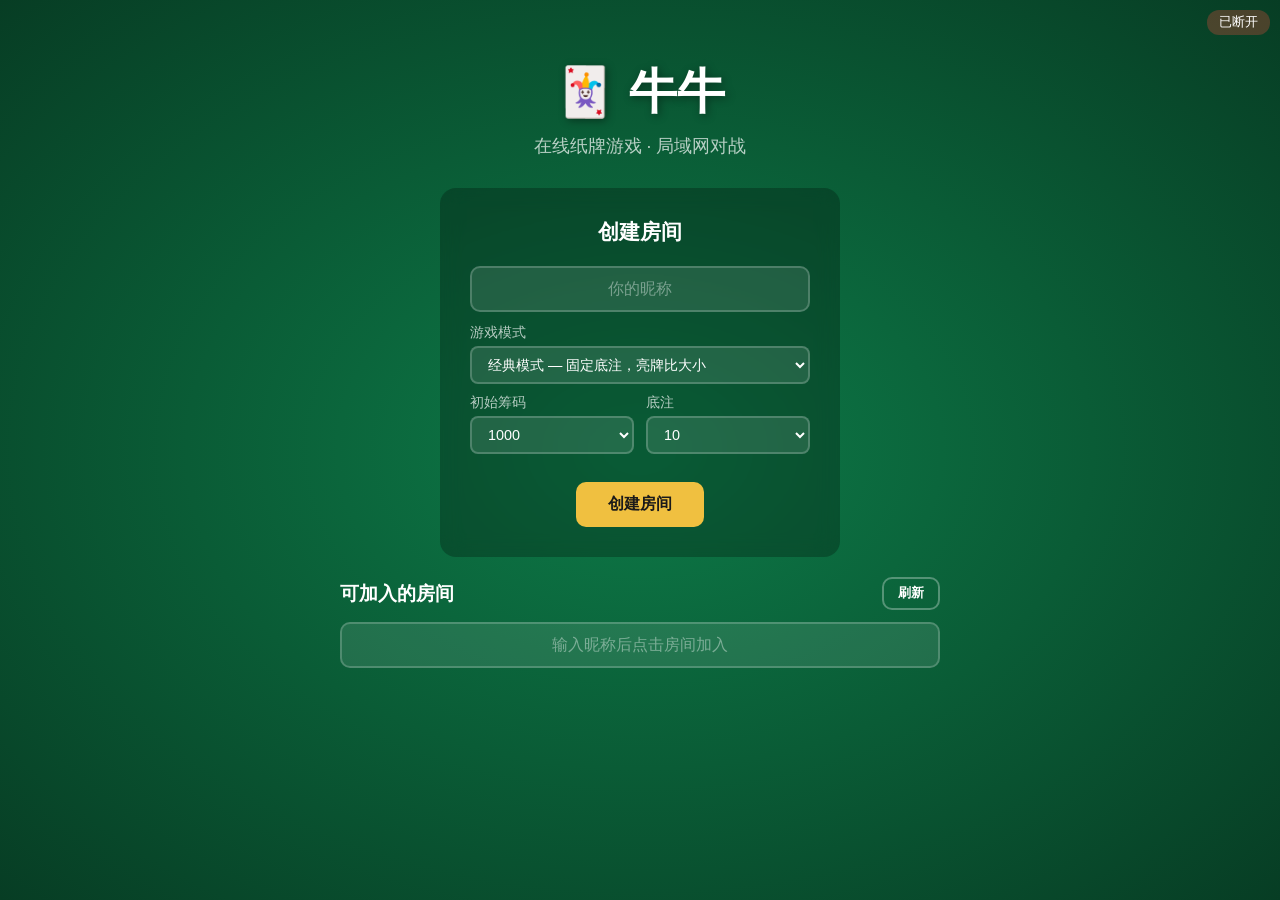
==== static/index.html @ 0a602ee8 "feat: 玩家大厅自动列出房间列表，管理员密码改为 admin - 新增 GET /api/rooms 接口，返回所有可加入的房间 - 玩家大厅改为展示房间列表，点击即可加入 - 房间列表每 3 秒" ====
<!DOCTYPE html>
<html lang="zh-CN">
<head>
<meta charset="UTF-8">
<meta name="viewport" content="width=device-width, initial-scale=1.0, maximum-scale=1.0, user-scalable=no">
<title>牛牛 - 在线纸牌游戏</title>
<style>
* { margin: 0; padding: 0; box-sizing: border-box; }
body {
  font-family: -apple-system, "Microsoft YaHei", sans-serif;
  background: #0a5c36;
  background-image: radial-gradient(ellipse at center, #0d7a48 0%, #0a5c36 50%, #073d24 100%);
  color: #fff;
  min-height: 100vh;
}
.container { max-width: 900px; margin: 0 auto; padding: 20px; }

/* ---- 大厅 ---- */
#lobby { text-align: center; padding-top: 60px; }
#lobby h1 { font-size: 3em; margin-bottom: 10px; text-shadow: 2px 2px 8px rgba(0,0,0,.4); }
#lobby .subtitle { opacity: .7; margin-bottom: 30px; font-size: 1.1em; }
.lobby-card {
  background: rgba(0,0,0,.25); border-radius: 16px; padding: 30px;
  max-width: 400px; margin: 0 auto 20px; backdrop-filter: blur(10px);
}
.lobby-card h2 { margin-bottom: 20px; font-size: 1.3em; }
input[type="text"] {
  width: 100%; padding: 12px 16px; border: 2px solid rgba(255,255,255,.2);
  border-radius: 10px; background: rgba(255,255,255,.1); color: #fff;
  font-size: 1em; outline: none; margin-bottom: 12px; text-align: center;
}
input[type="text"]::placeholder { color: rgba(255,255,255,.4); }
input[type="text"]:focus { border-color: #f0c040; }
.btn {
  padding: 12px 32px; border: none; border-radius: 10px; font-size: 1em;
  cursor: pointer; font-weight: bold; transition: all .2s;
}
.btn-gold { background: #f0c040; color: #1a1a1a; }
.btn-gold:hover { background: #ffd666; transform: translateY(-1px); }
.btn-green { background: #2ecc71; color: #fff; }
.btn-green:hover { background: #27ae60; }
.btn-red { background: #e74c3c; color: #fff; }
.btn-red:hover { background: #c0392b; }
.btn-outline {
  background: transparent; border: 2px solid rgba(255,255,255,.3); color: #fff;
}
.btn-outline:hover { border-color: #fff; }
.error { color: #ff6b6b; margin-top: 10px; font-size: .9em; }

/* ---- 设置 ---- */
.settings-group { margin-bottom: 10px; text-align: left; }
.settings-group label { display: block; font-size: .85em; opacity: .7; margin-bottom: 4px; }
.settings-group select {
  width: 100%; padding: 8px 12px; border: 2px solid rgba(255,255,255,.2);
  border-radius: 8px; background: rgba(255,255,255,.1); color: #fff;
  font-size: .9em; outline: none;
}
.settings-group select option { background: #1a3a2e; color: #fff; }
.settings-row { display: flex; gap: 12px; }
.settings-row .settings-group { flex: 1; }
.room-settings {
  display: flex; gap: 15px; justify-content: center; flex-wrap: wrap;
  margin: 10px 0; font-size: .9em;
}
.room-settings .setting-tag {
  background: rgba(240,192,64,.2); padding: 4px 12px; border-radius: 12px;
}

/* ---- 游戏布局 ---- */
.game-main { display: flex; gap: 15px; }
.game-left { flex: 1; min-width: 0; }

/* ---- 筹码 ---- */
.chip-display { font-size: .85em; color: #f0c040; margin-top: 2px; }
.chip-change { font-size: .8em; margin-top: 2px; }
.chip-change.win { color: #2ecc71; }
.chip-change.lose { color: #e74c3c; }
.pot-info {
  background: rgba(240,192,64,.15); padding: 4px 14px; border-radius: 12px;
  font-size: .9em; color: #f0c040; font-weight: bold;
}

/* ---- 下注按钮 ---- */
.bet-btns { display: flex; gap: 8px; justify-content: center; flex-wrap: wrap; }
.bet-btns .btn { font-size: .9em; padding: 10px 20px; }
.bet-amount-input {
  width: 80px; padding: 8px; border: 2px solid rgba(255,255,255,.2);
  border-radius: 8px; background: rgba(255,255,255,.1); color: #fff;
  font-size: .9em; text-align: center; outline: none;
}
.bet-timer {
  text-align: center; font-size: 1.2em; color: #f0c040;
  margin-bottom: 8px; font-weight: bold;
}

/* ---- 聊天 ---- */
.chat-panel {
  width: 240px; background: rgba(0,0,0,.3); border-radius: 12px;
  display: flex; flex-direction: column; max-height: 500px;
}
.chat-header {
  padding: 10px 14px; font-weight: bold; font-size: .9em;
  border-bottom: 1px solid rgba(255,255,255,.1);
}
.chat-messages {
  flex: 1; overflow-y: auto; padding: 8px 12px;
  display: flex; flex-direction: column; gap: 6px;
  min-height: 200px; max-height: 360px;
}
.chat-msg { font-size: .85em; line-height: 1.4; }
.chat-msg .msg-name { color: #f0c040; font-weight: bold; }
.chat-msg .msg-time { opacity: .4; font-size: .8em; margin-left: 4px; }
.chat-input {
  display: flex; gap: 6px; padding: 8px 12px;
  border-top: 1px solid rgba(255,255,255,.1);
}
.chat-input input {
  flex: 1; padding: 6px 10px; border: 1px solid rgba(255,255,255,.2);
  border-radius: 8px; background: rgba(255,255,255,.1); color: #fff;
  font-size: .85em; outline: none;
}
.chat-input .btn { padding: 6px 14px; font-size: .85em; }

/* ---- 弃牌标记 ---- */
.player-box.folded { opacity: .4; }
.player-box.folded::after {
  content: "已弃牌"; position: absolute; top: 50%; left: 50%;
  transform: translate(-50%, -50%); font-size: 1.2em; font-weight: bold;
  color: #e74c3c;
}
.player-box { position: relative; }

/* ---- 等待室 ---- */
#waiting { text-align: center; padding-top: 40px; }
#waiting .room-code {
  font-size: 2.5em; font-weight: bold; letter-spacing: 6px;
  background: rgba(0,0,0,.3); padding: 15px 30px; border-radius: 12px;
  display: inline-block; margin: 15px 0;
  cursor: pointer; transition: background .2s;
}
#waiting .room-code:hover { background: rgba(0,0,0,.4); }
.player-list {
  display: flex; flex-wrap: wrap; gap: 10px; justify-content: center;
  margin: 20px 0;
}
.player-tag {
  background: rgba(255,255,255,.15); padding: 8px 18px; border-radius: 20px;
  font-size: .95em;
}
.player-tag.host::after { content: " 👑"; }
.start-area { margin-top: 20px; }
.start-area .hint { opacity: .5; font-size: .85em; margin-top: 10px; }
.admin-link { margin-top: 12px; padding: 10px; background: rgba(0,0,0,.2); border-radius: 8px; }

/* ---- 游戏 ---- */
#game { padding-top: 10px; }
.game-header {
  display: flex; justify-content: space-between; align-items: center;
  padding: 10px 0; margin-bottom: 10px; flex-wrap: wrap; gap: 8px;
}
.game-header .round { font-size: 1.2em; font-weight: bold; }
.game-header .room-info { opacity: .6; font-size: .9em; }

.players-grid {
  display: grid;
  grid-template-columns: repeat(auto-fill, minmax(180px, 1fr));
  gap: 12px; margin-bottom: 20px;
}
.player-box {
  background: rgba(0,0,0,.3); border-radius: 12px; padding: 12px;
  text-align: center; border: 2px solid transparent; transition: all .3s;
}
.player-box.me { border-color: #f0c040; }
.player-box.confirmed { border-color: #2ecc71; }
.player-box .player-name { font-weight: bold; margin-bottom: 8px; font-size: .9em; }
.player-box .player-name .crown { font-size: .8em; }
.player-box .hand-cards {
  display: flex; gap: 3px; justify-content: center; flex-wrap: wrap;
  margin-bottom: 6px; min-height: 60px; align-items: center;
}
.player-box .result-text {
  font-size: 1em; font-weight: bold; min-height: 1.4em;
}
.player-box .score-badge {
  display: inline-block; padding: 2px 10px; border-radius: 10px;
  font-size: .8em; margin-top: 4px;
}

/* ---- 卡牌 ---- */
.card {
  width: 46px; height: 66px; border-radius: 6px;
  background: #fff; color: #333;
  display: flex; flex-direction: column; align-items: center; justify-content: center;
  font-weight: bold; box-shadow: 1px 2px 4px rgba(0,0,0,.3);
  transition: transform .3s, opacity .3s; position: relative;
}
.card .card-rank { font-size: 1em; line-height: 1; }
.card .card-suit { font-size: .8em; line-height: 1; margin-top: 1px; }
.card.red { color: #e74c3c; }
.card.black { color: #1a1a1a; }
.card.back {
  background: linear-gradient(135deg, #1a3a6e, #2a5aae);
  color: rgba(255,255,255,.3); font-size: 1.5em;
}

/* 我的手牌（大卡） */
.my-hand {
  display: flex; gap: 8px; justify-content: center; margin: 15px 0;
}
.my-hand .card {
  width: 65px; height: 94px; font-size: 1.1em;
}
.my-hand .card .card-rank { font-size: 1.4em; }
.my-hand .card .card-suit { font-size: 1.1em; }

/* 操作区 */
.action-area { text-align: center; margin: 20px 0; }
.action-area .btn { margin: 0 6px; }
.my-result {
  text-align: center; font-size: 1.2em; font-weight: bold;
  margin: 15px 0; min-height: 1.5em;
}

/* ---- 结果 ---- */
#results {
  background: rgba(0,0,0,.35); border-radius: 16px; padding: 20px;
  margin-top: 15px; max-height: 300px; overflow-y: auto;
}
#results h3 { margin-bottom: 15px; text-align: center; }
.rank-row {
  display: flex; align-items: center; padding: 8px 12px;
  border-radius: 8px; margin-bottom: 6px;
}
.rank-row:nth-child(1) { background: rgba(240,192,64,.2); }
.rank-row:nth-child(2) { background: rgba(192,192,192,.15); }
.rank-row:nth-child(3) { background: rgba(205,127,50,.15); }
.rank-row .rank-num { font-size: 1.4em; width: 40px; text-align: center; }
.rank-row .rank-name { flex: 1; font-weight: bold; }
.rank-row .rank-hand { opacity: .8; font-size: .9em; }

/* Toast */
.toast {
  position: fixed; bottom: 30px; left: 50%; transform: translateX(-50%);
  background: rgba(0,0,0,.8); color: #fff; padding: 12px 24px;
  border-radius: 10px; font-size: .95em; z-index: 1000;
  animation: fadeInUp .3s ease;
}
@keyframes fadeInUp { from { opacity: 0; transform: translateX(-50%) translateY(10px); } }

/* 连接状态 */
.conn-status {
  position: fixed; top: 10px; right: 10px; font-size: .8em;
  padding: 4px 12px; border-radius: 12px; z-index: 100;
}
.conn-status.connected { background: rgba(46,204,113,.3); }
.conn-status.disconnected { background: rgba(231,76,60,.3); }

/* ---- 房间列表 ---- */
.room-list-section {
  max-width: 600px; margin: 0 auto;
}
.room-list-header {
  display: flex; justify-content: space-between; align-items: center;
  margin-bottom: 12px;
}
.room-list-header h2 { font-size: 1.2em; }
.btn-sm { padding: 6px 14px; font-size: .8em; }
.join-name-bar { margin-bottom: 14px; }
.join-name-bar input {
  width: 100%; padding: 12px 16px; border: 2px solid rgba(255,255,255,.2);
  border-radius: 10px; background: rgba(255,255,255,.1); color: #fff;
  font-size: 1em; outline: none; text-align: center;
}
.join-name-bar input::placeholder { color: rgba(255,255,255,.4); }
.join-name-bar input:focus { border-color: #2ecc71; }
.room-list-grid {
  display: flex; flex-direction: column; gap: 10px;
}
.room-list-card {
  background: rgba(0,0,0,.25); border-radius: 14px; padding: 16px 18px;
  cursor: pointer; transition: all .2s; border: 2px solid transparent;
  backdrop-filter: blur(10px);
}
.room-list-card:hover {
  border-color: rgba(46,204,113,.5); background: rgba(0,0,0,.35);
  transform: translateY(-1px);
}
.room-list-card .rlc-top { display: flex; justify-content: space-between; align-items: center; margin-bottom: 6px; }
.room-list-card .rlc-host { font-weight: bold; font-size: 1em; }
.room-list-card .rlc-badge { padding: 3px 10px; border-radius: 8px; font-size: .75em; font-weight: bold; }
.rlc-badge.classic { background: rgba(52,152,219,.2); color: #3498db; }
.rlc-badge.raise { background: rgba(241,196,15,.2); color: #f1c40f; }
.rlc-badge.tournament { background: rgba(155,89,182,.2); color: #9b59b6; }
.room-list-card .rlc-info { font-size: .8em; opacity: .6; }
.room-list-card .rlc-players { display: flex; gap: 6px; flex-wrap: wrap; margin-top: 8px; }
.room-list-card .rlc-tag {
  background: rgba(255,255,255,.1); padding: 2px 10px; border-radius: 10px; font-size: .8em;
}
.empty-state { text-align: center; padding: 30px; opacity: .4; font-size: .95em; }

/* ---- 移动端适配 ---- */
@media (max-width: 768px) {
  #lobby h1 { font-size: 2em; }
  .lobby-card { padding: 20px; margin-left: 10px; margin-right: 10px; }
  .room-list-section { padding: 0 10px; }
  #waiting .room-code { font-size: 1.8em; letter-spacing: 4px; padding: 12px 20px; }
  .game-main { flex-direction: column; }
  .chat-panel { width: 100%; max-height: 250px; }
  .chat-messages { min-height: 100px; max-height: 150px; }
  .players-grid { grid-template-columns: repeat(auto-fill, minmax(150px, 1fr)); gap: 8px; }
  .card { width: 40px; height: 58px; }
  .card .card-rank { font-size: .85em; }
  .card .card-suit { font-size: .7em; }
  .my-hand .card { width: 55px; height: 80px; }
  .my-hand .card .card-rank { font-size: 1.2em; }
  .my-hand .card .card-suit { font-size: .9em; }
  .bet-btns .btn { padding: 8px 14px; font-size: .8em; }
  .bet-amount-input { width: 60px; padding: 6px; font-size: .8em; }
  .game-header { font-size: .85em; }
  .game-header .round { font-size: 1em; }
}

@media (max-width: 480px) {
  .container { padding: 12px; }
  #lobby { padding-top: 40px; }
  #lobby h1 { font-size: 1.6em; }
  .players-grid { grid-template-columns: repeat(auto-fill, minmax(130px, 1fr)); }
  .player-box { padding: 8px; }
  .player-box .player-name { font-size: .8em; }
  .card { width: 36px; height: 52px; }
  .my-hand .card { width: 50px; height: 72px; }
}
</style>
</head>
<body>

<div class="conn-status disconnected" id="connStatus">未连接</div>

<!-- 大厅 -->
<div class="container" id="lobby">
  <h1>🃏 牛牛</h1>
  <p class="subtitle">在线纸牌游戏 · 局域网对战</p>
  <div class="lobby-card">
    <h2>创建房间</h2>
    <input type="text" id="createName" placeholder="你的昵称" maxlength="8">
    <div class="settings-group">
      <label>游戏模式</label>
      <select id="betMode">
        <option value="classic">经典模式 — 固定底注，亮牌比大小</option>
        <option value="raise">加注模式 — 看牌后可加注/跟注/弃牌</option>
        <option value="tournament">锦标赛 — 盲注递增，输光淘汰</option>
      </select>
    </div>
    <div class="settings-row">
      <div class="settings-group">
        <label>初始筹码</label>
        <select id="initialChips">
          <option value="500">500</option>
          <option value="1000" selected>1000</option>
          <option value="2000">2000</option>
          <option value="5000">5000</option>
        </select>
      </div>
      <div class="settings-group">
        <label>底注</label>
        <select id="baseBet">
          <option value="5">5</option>
          <option value="10" selected>10</option>
          <option value="20">20</option>
          <option value="50">50</option>
        </select>
      </div>
    </div>
    <br>
    <button class="btn btn-gold" onclick="createRoom()">创建房间</button>
  </div>
  <div class="room-list-section">
    <div class="room-list-header">
      <h2>可加入的房间</h2>
      <button class="btn btn-outline btn-sm" onclick="fetchRooms()">刷新</button>
    </div>
    <div class="join-name-bar">
      <input type="text" id="joinName" placeholder="输入昵称后点击房间加入" maxlength="8">
    </div>
    <div id="roomList" class="room-list-grid"></div>
    <div id="roomListEmpty" class="empty-state" style="display:none">暂无可加入的房间，快去创建一个吧</div>
  </div>
  <div id="lobbyError" class="error"></div>
</div>

<!-- 等待室 -->
<div class="container" id="waiting" style="display:none">
  <h2>等待开始</h2>
  <div class="room-code" id="roomCode" onclick="copyRoomCode()" title="点击复制">------</div>
  <p style="opacity:.6; font-size:.85em">点击房间号复制，发给朋友</p>
  <div id="roomSettings" class="room-settings"></div>
  <div class="player-list" id="playerList"></div>
  <div class="start-area" id="startArea">
    <p class="hint">等待房主开始游戏...</p>
  </div>
</div>

<!-- 游戏 -->
<div class="container" id="game" style="display:none">
  <div class="game-header">
    <span class="round" id="roundNum">第 1 轮</span>
    <span class="pot-info" id="potInfo"></span>
    <span class="room-info" id="gameRoomInfo"></span>
  </div>
  <div class="game-main">
    <div class="game-left">
      <div class="players-grid" id="playersGrid"></div>
      <div class="my-result" id="myResult"></div>
      <div class="my-hand" id="myHand"></div>
      <div class="action-area" id="actionArea"></div>
      <div id="results"></div>
    </div>
    <div class="chat-panel" id="chatPanel">
      <div class="chat-header">房间聊天</div>
      <div class="chat-messages" id="chatMessages"></div>
      <div class="chat-input">
        <input type="text" id="chatInput" placeholder="发消息..." maxlength="200">
        <button class="btn btn-gold" onclick="sendChat()">发</button>
      </div>
    </div>
  </div>
</div>

<script>
let ws = null;
let myName = '';
let roomId = '';
let gameState = null;
let adminToken = '';
let reconnectToken = '';
let reconnectTimer = null;
let betCountdown = null;
let betCountdownValue = 0;

// ---- 自动重连参数 ----
const RECONNECT_INTERVAL = 2000;
const MAX_RECONNECT_WAIT = 60000;
let reconnectStart = 0;

// ---- WebSocket ----
function connect() {
  const proto = location.protocol === 'https:' ? 'wss' : 'ws';
  ws = new WebSocket(`${proto}://${location.host}/ws`);
  ws.onopen = () => {
    document.getElementById('connStatus').className = 'conn-status connected';
    document.getElementById('connStatus').textContent = '已连接';
    // 如果有重连信息，尝试自动重连
    if (myName && roomId && reconnectToken) {
      send({ action: 'reconnect', name: myName, room_id: roomId, reconnect_token: reconnectToken });
    }
  };
  ws.onclose = () => {
    document.getElementById('connStatus').className = 'conn-status disconnected';
    document.getElementById('connStatus').textContent = '已断开';
    if (myName && roomId && reconnectToken) {
      reconnectStart = Date.now();
      scheduleReconnect();
    } else {
      setTimeout(connect, RECONNECT_INTERVAL);
    }
  };
  ws.onmessage = (e) => {
    const msg = JSON.parse(e.data);
    handleMessage(msg);
  };
}

function scheduleReconnect() {
  if (Date.now() - reconnectStart > MAX_RECONNECT_WAIT) {
    showToast('重连超时，请手动重新加入房间');
    myName = ''; roomId = ''; reconnectToken = '';
    showScreen('lobby');
    return;
  }
  document.getElementById('connStatus').textContent = '重连中...';
  clearTimeout(reconnectTimer);
  reconnectTimer = setTimeout(connect, RECONNECT_INTERVAL);
}

function send(data) {
  if (ws && ws.readyState === WebSocket.OPEN) ws.send(JSON.stringify(data));
}

// ---- 消息处理 ----
function handleMessage(msg) {
  switch (msg.type) {
    case 'room_created':
      myName = msg.name; roomId = msg.room_id;
      adminToken = msg.admin_token || '';
      reconnectToken = msg.reconnect_token || '';
      saveSession();
      showScreen('waiting');
      break;
    case 'room_joined':
      myName = msg.name; roomId = msg.room_id;
      reconnectToken = msg.reconnect_token || '';
      saveSession();
      showScreen('waiting');
      if (msg.reconnected) showToast('重连成功！');
      break;
    case 'reconnected':
      myName = msg.name; roomId = msg.room_id;
      reconnectToken = msg.reconnect_token || '';
      saveSession();
      showToast('重连成功！');
      break;
    case 'error':
      showToast(msg.message);
      break;
    case 'game_state':
      gameState = msg.data;
      renderState();
      break;
  }
}

// ---- 持久化会话 ----
function saveSession() {
  sessionStorage.setItem('niuniu_session', JSON.stringify({
    name: myName, room: roomId, token: reconnectToken, admin: adminToken
  }));
}
function loadSession() {
  try {
    const s = JSON.parse(sessionStorage.getItem('niuniu_session'));
    if (s && s.name && s.room && s.token) {
      myName = s.name; roomId = s.room;
      reconnectToken = s.token; adminToken = s.admin || '';
      return true;
    }
  } catch(e) {}
  return false;
}

// ---- 操作 ----
function createRoom() {
  const name = document.getElementById('createName').value.trim();
  if (!name) { showToast('请输入昵称'); return; }
  const settings = {
    bet_mode: document.getElementById('betMode').value,
    initial_chips: parseInt(document.getElementById('initialChips').value),
    base_bet: parseInt(document.getElementById('baseBet').value),
  };
  send({ action: 'create_room', name, settings });
}

function joinRoom(rid) {
  const name = document.getElementById('joinName').value.trim();
  if (!name) { showToast('请输入昵称'); return; }
  if (!rid) { showToast('请选择一个房间'); return; }
  send({ action: 'join_room', name, room_id: rid });
}

function startGame() { send({ action: 'start_game' }); }
function confirmCards() { send({ action: 'confirm_cards' }); }
function nextRound() { send({ action: 'next_round' }); }

function placeBet(action) {
  const amountInput = document.getElementById('raiseAmount');
  const amount = amountInput ? parseInt(amountInput.value) || 0 : 0;
  send({ action: 'place_bet', bet_action: action, amount });
}

function sendChat() {
  const input = document.getElementById('chatInput');
  const msg = input.value.trim();
  if (!msg) return;
  send({ action: 'chat', message: msg });
  input.value = '';
}

function copyRoomCode() {
  navigator.clipboard.writeText(roomId).then(() => showToast('房间号已复制!'));
}

// ---- 渲染 ----
function showScreen(screen) {
  document.getElementById('lobby').style.display = screen === 'lobby' ? '' : 'none';
  document.getElementById('waiting').style.display = screen === 'waiting' ? '' : 'none';
  document.getElementById('game').style.display = screen === 'game' ? '' : 'none';
  if (screen === 'lobby') { startRoomRefresh(); } else { stopRoomRefresh(); }
}

function renderState() {
  const s = gameState;
  if (!s) return;

  if (s.phase === 'waiting') {
    showScreen('waiting');
    document.getElementById('roomCode').textContent = s.room_id;
    const modeNames = { classic: '经典模式', raise: '加注模式', tournament: '锦标赛' };
    document.getElementById('roomSettings').innerHTML =
      `<span class="setting-tag">${modeNames[s.bet_mode] || s.bet_mode}</span>` +
      `<span class="setting-tag">筹码 ${s.initial_chips}</span>` +
      `<span class="setting-tag">底注 ${s.base_bet}</span>`;
    const list = document.getElementById('playerList');
    list.innerHTML = s.players.map(p =>
      `<div class="player-tag${p.name === s.host ? ' host' : ''}">${esc(p.name)}</div>`
    ).join('');
    const area = document.getElementById('startArea');
    if (myName === s.host) {
      const adminUrl = `${location.origin}/admin`;
      let html = s.players.length >= 2
        ? `<button class="btn btn-gold" onclick="startGame()">开始游戏 (${s.players.length}人)</button>`
        : `<p class="hint">至少需要2名玩家才能开始</p>`;
      if (adminToken) {
        html += `<div class="admin-link">
          <span style="opacity:.5;font-size:.8em">管理后台: <a href="${adminUrl}" target="_blank" style="color:#f0c040">${adminUrl}</a></span><br>
          <span style="opacity:.5;font-size:.8em">令牌: <code style="background:rgba(255,255,255,.1);padding:2px 8px;border-radius:4px;cursor:pointer" onclick="navigator.clipboard.writeText('${adminToken}').then(()=>showToast('令牌已复制'))">${adminToken}</code></span>
        </div>`;
      }
      area.innerHTML = html;
    } else {
      area.innerHTML = '<p class="hint">等待房主开始游戏...</p>';
    }
  } else {
    showScreen('game');
    document.getElementById('roundNum').textContent = `第 ${s.round} 轮`;
    document.getElementById('gameRoomInfo').textContent = `房间 ${s.room_id} · ${s.bet_mode_name}`;

    // 奖池
    const potInfo = document.getElementById('potInfo');
    potInfo.textContent = s.pot > 0 ? `奖池 ${s.pot}` : '';

    // 下注倒计时
    if (s.bet_timer && s.bet_timer > 0 && s.phase === 'betting') {
      startBetCountdown(s.bet_timer);
    } else {
      stopBetCountdown();
    }

    const grid = document.getElementById('playersGrid');
    grid.innerHTML = s.players.map(p => {
      const isMe = p.name === myName;
      const isHost = p.name === s.host;
      const cardHtml = p.hand.map(c => renderCard(c, 46, 66)).join('');
      const resultText = p.result ? `<div class="result-text">${esc(p.result.display)}</div>` : '';
      const chipText = `<div class="chip-display">💰 ${p.chips}</div>`;
      const betText = p.bet > 0 ? `<div style="font-size:.75em;opacity:.6">已下注 ${p.bet}</div>` : '';
      return `<div class="player-box${isMe ? ' me' : ''}${p.confirmed ? ' confirmed' : ''}${p.folded ? ' folded' : ''}">
        <div class="player-name">${esc(p.name)}${isHost ? '<span class="crown"> 👑</span>' : ''}</div>
        <div class="hand-cards">${cardHtml}</div>
        ${resultText}
        ${chipText}
        ${betText}
      </div>`;
    }).join('');

    // 我的手牌
    const me = s.players.find(p => p.name === myName);
    const myHand = document.getElementById('myHand');
    const myResult = document.getElementById('myResult');
    const actionArea = document.getElementById('actionArea');

    if (me && me.hand.length > 0 && me.hand[0].rank !== '?') {
      myHand.innerHTML = me.hand.map(c => renderCard(c, 65, 94)).join('');
      if (me.result) {
        myResult.textContent = `你的牌型: ${me.result.display}`;
      } else {
        myResult.textContent = '';
      }
    } else if (me && me.hand.length > 0) {
      myHand.innerHTML = me.hand.map(() =>
        `<div class="card back" style="width:65px;height:94px">?</div>`
      ).join('');
      myResult.textContent = '';
    } else {
      myHand.innerHTML = '';
      myResult.textContent = '';
    }

    // 操作按钮
    if (s.phase === 'betting' && me && !me.folded) {
      // 加注模式的下注界面
      const toCall = s.current_bet - me.bet;
      actionArea.innerHTML = `<div class="bet-btns">
        ${toCall > 0 ? `<button class="btn btn-green" onclick="placeBet('call')">跟注 ${toCall}</button>` : `<button class="btn btn-green" onclick="placeBet('call')">看牌</button>`}
        <input type="number" class="bet-amount-input" id="raiseAmount" value="${s.current_bet + s.base_bet}" min="${s.current_bet + s.base_bet}" step="${s.base_bet}">
        <button class="btn btn-gold" onclick="placeBet('raise')">加注</button>
        <button class="btn btn-red" onclick="placeBet('fold')">弃牌</button>
      </div>`;
    } else if (s.phase === 'playing' && me && !me.confirmed && !me.folded) {
      actionArea.innerHTML = '<button class="btn btn-gold" onclick="confirmCards()">亮牌</button>';
    } else if (s.phase === 'playing' && me && me.confirmed) {
      actionArea.innerHTML = '<p style="opacity:.6">已亮牌，等待其他玩家...</p>';
    } else if (s.phase === 'finished') {
      stopBetCountdown();
      if (myName === s.host) {
        actionArea.innerHTML = '<button class="btn btn-gold" onclick="nextRound()">下一轮</button>';
      } else {
        actionArea.innerHTML = '<p style="opacity:.6">等待房主开始下一轮...</p>';
      }
    } else {
      actionArea.innerHTML = '';
    }

    // 排行榜
    const resultsDiv = document.getElementById('results');
    if (s.results && s.results.length > 0) {
      const medals = ['🥇', '🥈', '🥉'];
      resultsDiv.innerHTML = `<h3>排名</h3>` + s.results.map((r, i) =>
        `<div class="rank-row">
          <span class="rank-num">${medals[i] || (i+1)}</span>
          <span class="rank-name">${esc(r.name)}</span>
          <span class="rank-hand">${r.result.display}</span>
          <span style="margin-left:auto;font-size:.85em;color:#f0c040">💰 ${r.chips}</span>
        </div>`
      ).join('');
    } else {
      resultsDiv.innerHTML = '';
    }

    // 聊天
    if (s.chat) {
      const chatDiv = document.getElementById('chatMessages');
      chatDiv.innerHTML = s.chat.map(m =>
        `<div class="chat-msg"><span class="msg-name">${esc(m.name)}</span><span class="msg-time">${m.time}</span><br>${esc(m.message)}</div>`
      ).join('');
      chatDiv.scrollTop = chatDiv.scrollHeight;
    }
  }
}

// ---- 下注倒计时 ----
function startBetCountdown(seconds) {
  stopBetCountdown();
  betCountdownValue = seconds;
  updateCountdownDisplay();
  betCountdown = setInterval(() => {
    betCountdownValue--;
    updateCountdownDisplay();
    if (betCountdownValue <= 0) {
      stopBetCountdown();
    }
  }, 1000);
}
function stopBetCountdown() {
  if (betCountdown) { clearInterval(betCountdown); betCountdown = null; }
  const el = document.getElementById('betCountdown');
  if (el) el.remove();
}
function updateCountdownDisplay() {
  let el = document.getElementById('betCountdown');
  if (!el) {
    el = document.createElement('div');
    el.id = 'betCountdown';
    el.className = 'bet-timer';
    const actionArea = document.getElementById('actionArea');
    if (actionArea && actionArea.parentNode) {
      actionArea.parentNode.insertBefore(el, actionArea);
    }
  }
  el.textContent = betCountdownValue > 0 ? `⏰ ${betCountdownValue}s` : '';
  if (betCountdownValue <= 5 && betCountdownValue > 0) {
    el.style.color = '#e74c3c';
  } else {
    el.style.color = '#f0c040';
  }
}

function renderCard(c, w, h) {
  if (c.rank === '?') {
    return `<div class="card back" style="width:${w}px;height:${h}px">?</div>`;
  }
  return `<div class="card ${c.color}" style="width:${w}px;height:${h}px">
    <span class="card-rank">${c.rank}</span>
    <span class="card-suit">${c.symbol}</span>
  </div>`;
}

function esc(s) {
  const d = document.createElement('div'); d.textContent = s; return d.innerHTML;
}

function showToast(msg) {
  const t = document.createElement('div');
  t.className = 'toast'; t.textContent = msg;
  document.body.appendChild(t);
  setTimeout(() => t.remove(), 2500);
}

// ---- 回车快捷键 ----
document.getElementById('createName').addEventListener('keydown', e => { if (e.key === 'Enter') createRoom(); });
document.getElementById('joinName').addEventListener('keydown', e => { if (e.key === 'Enter') document.getElementById('joinName').blur(); });
document.addEventListener('keydown', e => {
  if (e.key === 'Enter' && document.activeElement === document.getElementById('chatInput')) {
    sendChat();
  }
});

// ---- 房间列表 ----
let roomRefreshTimer = null;

function fetchRooms() {
  fetch('/api/rooms')
    .then(r => r.json())
    .then(data => renderRoomList(data.rooms || []))
    .catch(() => {});
}

function renderRoomList(rooms) {
  const grid = document.getElementById('roomList');
  const empty = document.getElementById('roomListEmpty');
  if (rooms.length === 0) {
    grid.innerHTML = '';
    empty.style.display = '';
    return;
  }
  empty.style.display = 'none';
  const modeNames = { classic: '经典', raise: '加注', tournament: '锦标赛' };
  grid.innerHTML = rooms.map(r => `
    <div class="room-list-card" onclick="joinRoom('${r.room_id}')">
      <div class="rlc-top">
        <span class="rlc-host">${esc(r.host)} 的房间</span>
        <span class="rlc-badge ${r.bet_mode_key}">${modeNames[r.bet_mode_key] || r.bet_mode}</span>
      </div>
      <div class="rlc-info">
        筹码 ${r.initial_chips} · 底注 ${r.base_bet} · ${r.player_count}/20人
      </div>
      <div class="rlc-players">
        ${r.players.map(p => `<span class="rlc-tag">${esc(p)}</span>`).join('')}
      </div>
    </div>
  `).join('');
}

function startRoomRefresh() {
  fetchRooms();
  clearInterval(roomRefreshTimer);
  roomRefreshTimer = setInterval(fetchRooms, 3000);
}
function stopRoomRefresh() {
  clearInterval(roomRefreshTimer);
}

// ---- 启动 ----
loadSession();  // 尝试恢复会话
connect();
startRoomRefresh();  // 开始拉取房间列表
</script>
</body>
</html>
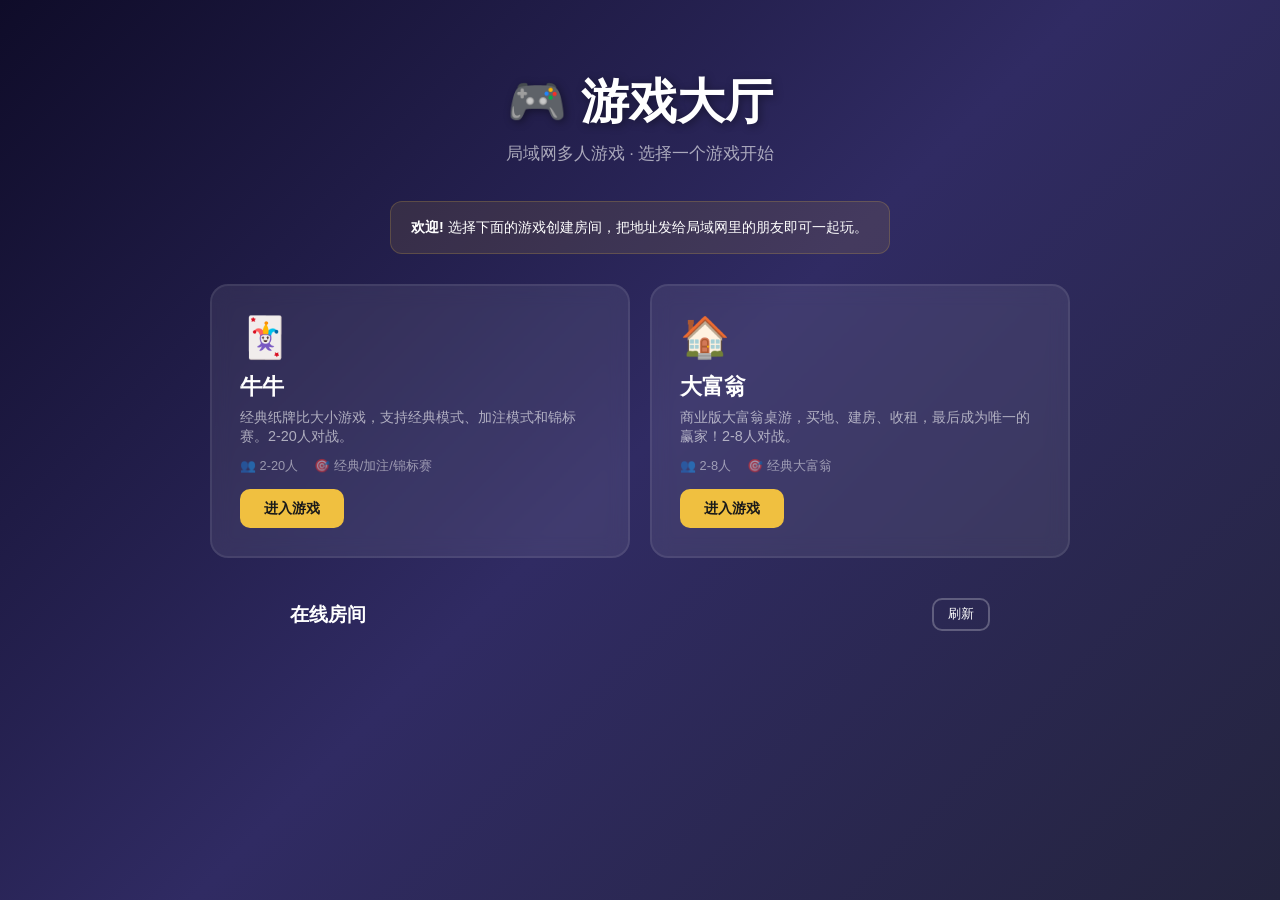
==== commit 5b0fb1e0: "feat: 多游戏平台重构 + 大富翁完整实现 - 重构为多游戏架构：games/ 目录 + BaseGameRoom 基类 - 新增大富翁游戏：商业版规则，40格棋盘，8色组28地产 - 大富翁后端" ====
--- a/static/index.html
+++ b/static/index.html
@@ -3,798 +3,156 @@
 <head>
 <meta charset="UTF-8">
 <meta name="viewport" content="width=device-width, initial-scale=1.0, maximum-scale=1.0, user-scalable=no">
-<title>牛牛 - 在线纸牌游戏</title>
+<title>游戏大厅</title>
 <style>
 * { margin: 0; padding: 0; box-sizing: border-box; }
 body {
   font-family: -apple-system, "Microsoft YaHei", sans-serif;
-  background: #0a5c36;
-  background-image: radial-gradient(ellipse at center, #0d7a48 0%, #0a5c36 50%, #073d24 100%);
+  background: linear-gradient(135deg, #0f0c29, #302b63, #24243e);
   color: #fff;
   min-height: 100vh;
 }
 .container { max-width: 900px; margin: 0 auto; padding: 20px; }
 
 /* ---- 大厅 ---- */
-#lobby { text-align: center; padding-top: 60px; }
-#lobby h1 { font-size: 3em; margin-bottom: 10px; text-shadow: 2px 2px 8px rgba(0,0,0,.4); }
-#lobby .subtitle { opacity: .7; margin-bottom: 30px; font-size: 1.1em; }
-.lobby-card {
-  background: rgba(0,0,0,.25); border-radius: 16px; padding: 30px;
-  max-width: 400px; margin: 0 auto 20px; backdrop-filter: blur(10px);
-}
-.lobby-card h2 { margin-bottom: 20px; font-size: 1.3em; }
-input[type="text"] {
-  width: 100%; padding: 12px 16px; border: 2px solid rgba(255,255,255,.2);
-  border-radius: 10px; background: rgba(255,255,255,.1); color: #fff;
-  font-size: 1em; outline: none; margin-bottom: 12px; text-align: center;
-}
-input[type="text"]::placeholder { color: rgba(255,255,255,.4); }
-input[type="text"]:focus { border-color: #f0c040; }
-.btn {
-  padding: 12px 32px; border: none; border-radius: 10px; font-size: 1em;
-  cursor: pointer; font-weight: bold; transition: all .2s;
-}
-.btn-gold { background: #f0c040; color: #1a1a1a; }
-.btn-gold:hover { background: #ffd666; transform: translateY(-1px); }
-.btn-green { background: #2ecc71; color: #fff; }
-.btn-green:hover { background: #27ae60; }
-.btn-red { background: #e74c3c; color: #fff; }
-.btn-red:hover { background: #c0392b; }
-.btn-outline {
-  background: transparent; border: 2px solid rgba(255,255,255,.3); color: #fff;
-}
-.btn-outline:hover { border-color: #fff; }
-.error { color: #ff6b6b; margin-top: 10px; font-size: .9em; }
-
-/* ---- 设置 ---- */
-.settings-group { margin-bottom: 10px; text-align: left; }
-.settings-group label { display: block; font-size: .85em; opacity: .7; margin-bottom: 4px; }
-.settings-group select {
-  width: 100%; padding: 8px 12px; border: 2px solid rgba(255,255,255,.2);
-  border-radius: 8px; background: rgba(255,255,255,.1); color: #fff;
-  font-size: .9em; outline: none;
-}
-.settings-group select option { background: #1a3a2e; color: #fff; }
-.settings-row { display: flex; gap: 12px; }
-.settings-row .settings-group { flex: 1; }
-.room-settings {
-  display: flex; gap: 15px; justify-content: center; flex-wrap: wrap;
-  margin: 10px 0; font-size: .9em;
-}
-.room-settings .setting-tag {
-  background: rgba(240,192,64,.2); padding: 4px 12px; border-radius: 12px;
-}
-
-/* ---- 游戏布局 ---- */
-.game-main { display: flex; gap: 15px; }
-.game-left { flex: 1; min-width: 0; }
-
-/* ---- 筹码 ---- */
-.chip-display { font-size: .85em; color: #f0c040; margin-top: 2px; }
-.chip-change { font-size: .8em; margin-top: 2px; }
-.chip-change.win { color: #2ecc71; }
-.chip-change.lose { color: #e74c3c; }
-.pot-info {
-  background: rgba(240,192,64,.15); padding: 4px 14px; border-radius: 12px;
-  font-size: .9em; color: #f0c040; font-weight: bold;
-}
-
-/* ---- 下注按钮 ---- */
-.bet-btns { display: flex; gap: 8px; justify-content: center; flex-wrap: wrap; }
-.bet-btns .btn { font-size: .9em; padding: 10px 20px; }
-.bet-amount-input {
-  width: 80px; padding: 8px; border: 2px solid rgba(255,255,255,.2);
-  border-radius: 8px; background: rgba(255,255,255,.1); color: #fff;
-  font-size: .9em; text-align: center; outline: none;
-}
-.bet-timer {
-  text-align: center; font-size: 1.2em; color: #f0c040;
-  margin-bottom: 8px; font-weight: bold;
-}
-
-/* ---- 聊天 ---- */
-.chat-panel {
-  width: 240px; background: rgba(0,0,0,.3); border-radius: 12px;
-  display: flex; flex-direction: column; max-height: 500px;
-}
-.chat-header {
-  padding: 10px 14px; font-weight: bold; font-size: .9em;
-  border-bottom: 1px solid rgba(255,255,255,.1);
-}
-.chat-messages {
-  flex: 1; overflow-y: auto; padding: 8px 12px;
-  display: flex; flex-direction: column; gap: 6px;
-  min-height: 200px; max-height: 360px;
-}
-.chat-msg { font-size: .85em; line-height: 1.4; }
-.chat-msg .msg-name { color: #f0c040; font-weight: bold; }
-.chat-msg .msg-time { opacity: .4; font-size: .8em; margin-left: 4px; }
-.chat-input {
-  display: flex; gap: 6px; padding: 8px 12px;
-  border-top: 1px solid rgba(255,255,255,.1);
-}
-.chat-input input {
-  flex: 1; padding: 6px 10px; border: 1px solid rgba(255,255,255,.2);
-  border-radius: 8px; background: rgba(255,255,255,.1); color: #fff;
-  font-size: .85em; outline: none;
-}
-.chat-input .btn { padding: 6px 14px; font-size: .85em; }
-
-/* ---- 弃牌标记 ---- */
-.player-box.folded { opacity: .4; }
-.player-box.folded::after {
-  content: "已弃牌"; position: absolute; top: 50%; left: 50%;
-  transform: translate(-50%, -50%); font-size: 1.2em; font-weight: bold;
-  color: #e74c3c;
-}
-.player-box { position: relative; }
-
-/* ---- 等待室 ---- */
-#waiting { text-align: center; padding-top: 40px; }
-#waiting .room-code {
-  font-size: 2.5em; font-weight: bold; letter-spacing: 6px;
-  background: rgba(0,0,0,.3); padding: 15px 30px; border-radius: 12px;
-  display: inline-block; margin: 15px 0;
-  cursor: pointer; transition: background .2s;
-}
-#waiting .room-code:hover { background: rgba(0,0,0,.4); }
-.player-list {
-  display: flex; flex-wrap: wrap; gap: 10px; justify-content: center;
-  margin: 20px 0;
-}
-.player-tag {
-  background: rgba(255,255,255,.15); padding: 8px 18px; border-radius: 20px;
-  font-size: .95em;
-}
-.player-tag.host::after { content: " 👑"; }
-.start-area { margin-top: 20px; }
-.start-area .hint { opacity: .5; font-size: .85em; margin-top: 10px; }
-.admin-link { margin-top: 12px; padding: 10px; background: rgba(0,0,0,.2); border-radius: 8px; }
-
-/* ---- 游戏 ---- */
-#game { padding-top: 10px; }
-.game-header {
+.lobby { text-align: center; padding-top: 50px; }
+.lobby h1 { font-size: 3em; margin-bottom: 8px; text-shadow: 2px 2px 8px rgba(0,0,0,.4); }
+.lobby .subtitle { opacity: .6; margin-bottom: 36px; font-size: 1.05em; }
+
+/* ---- 游戏卡片 ---- */
+.games-grid {
+  display: grid;
+  grid-template-columns: repeat(auto-fill, minmax(320px, 1fr));
+  gap: 20px; margin-bottom: 40px;
+}
+.game-card {
+  background: rgba(255,255,255,.08); border-radius: 18px; padding: 28px;
+  backdrop-filter: blur(10px); border: 2px solid rgba(255,255,255,.08);
+  transition: all .25s; cursor: pointer; text-align: left;
+}
+.game-card:hover {
+  border-color: rgba(240,192,64,.4); background: rgba(255,255,255,.12);
+  transform: translateY(-3px);
+}
+.game-card .gc-icon { font-size: 2.5em; margin-bottom: 10px; }
+.game-card .gc-name { font-size: 1.4em; font-weight: bold; margin-bottom: 6px; }
+.game-card .gc-desc { opacity: .6; font-size: .9em; margin-bottom: 12px; }
+.game-card .gc-meta {
+  display: flex; gap: 16px; font-size: .8em; opacity: .5;
+}
+.gc-btn {
+  display: inline-block; margin-top: 14px; padding: 10px 24px;
+  border-radius: 10px; font-weight: bold; font-size: .9em;
+  background: #f0c040; color: #1a1a1a; text-decoration: none;
+  transition: all .2s;
+}
+.gc-btn:hover { background: #ffd666; transform: translateY(-1px); }
+
+/* ---- 房间列表 ---- */
+.rooms-section { max-width: 700px; margin: 0 auto; }
+.rooms-header {
   display: flex; justify-content: space-between; align-items: center;
-  padding: 10px 0; margin-bottom: 10px; flex-wrap: wrap; gap: 8px;
-}
-.game-header .round { font-size: 1.2em; font-weight: bold; }
-.game-header .room-info { opacity: .6; font-size: .9em; }
-
-.players-grid {
-  display: grid;
-  grid-template-columns: repeat(auto-fill, minmax(180px, 1fr));
-  gap: 12px; margin-bottom: 20px;
-}
-.player-box {
-  background: rgba(0,0,0,.3); border-radius: 12px; padding: 12px;
-  text-align: center; border: 2px solid transparent; transition: all .3s;
-}
-.player-box.me { border-color: #f0c040; }
-.player-box.confirmed { border-color: #2ecc71; }
-.player-box .player-name { font-weight: bold; margin-bottom: 8px; font-size: .9em; }
-.player-box .player-name .crown { font-size: .8em; }
-.player-box .hand-cards {
-  display: flex; gap: 3px; justify-content: center; flex-wrap: wrap;
-  margin-bottom: 6px; min-height: 60px; align-items: center;
-}
-.player-box .result-text {
-  font-size: 1em; font-weight: bold; min-height: 1.4em;
-}
-.player-box .score-badge {
-  display: inline-block; padding: 2px 10px; border-radius: 10px;
-  font-size: .8em; margin-top: 4px;
-}
-
-/* ---- 卡牌 ---- */
-.card {
-  width: 46px; height: 66px; border-radius: 6px;
-  background: #fff; color: #333;
-  display: flex; flex-direction: column; align-items: center; justify-content: center;
-  font-weight: bold; box-shadow: 1px 2px 4px rgba(0,0,0,.3);
-  transition: transform .3s, opacity .3s; position: relative;
-}
-.card .card-rank { font-size: 1em; line-height: 1; }
-.card .card-suit { font-size: .8em; line-height: 1; margin-top: 1px; }
-.card.red { color: #e74c3c; }
-.card.black { color: #1a1a1a; }
-.card.back {
-  background: linear-gradient(135deg, #1a3a6e, #2a5aae);
-  color: rgba(255,255,255,.3); font-size: 1.5em;
-}
-
-/* 我的手牌（大卡） */
-.my-hand {
-  display: flex; gap: 8px; justify-content: center; margin: 15px 0;
-}
-.my-hand .card {
-  width: 65px; height: 94px; font-size: 1.1em;
-}
-.my-hand .card .card-rank { font-size: 1.4em; }
-.my-hand .card .card-suit { font-size: 1.1em; }
-
-/* 操作区 */
-.action-area { text-align: center; margin: 20px 0; }
-.action-area .btn { margin: 0 6px; }
-.my-result {
-  text-align: center; font-size: 1.2em; font-weight: bold;
-  margin: 15px 0; min-height: 1.5em;
-}
-
-/* ---- 结果 ---- */
-#results {
-  background: rgba(0,0,0,.35); border-radius: 16px; padding: 20px;
-  margin-top: 15px; max-height: 300px; overflow-y: auto;
-}
-#results h3 { margin-bottom: 15px; text-align: center; }
-.rank-row {
-  display: flex; align-items: center; padding: 8px 12px;
-  border-radius: 8px; margin-bottom: 6px;
-}
-.rank-row:nth-child(1) { background: rgba(240,192,64,.2); }
-.rank-row:nth-child(2) { background: rgba(192,192,192,.15); }
-.rank-row:nth-child(3) { background: rgba(205,127,50,.15); }
-.rank-row .rank-num { font-size: 1.4em; width: 40px; text-align: center; }
-.rank-row .rank-name { flex: 1; font-weight: bold; }
-.rank-row .rank-hand { opacity: .8; font-size: .9em; }
-
-/* Toast */
-.toast {
-  position: fixed; bottom: 30px; left: 50%; transform: translateX(-50%);
-  background: rgba(0,0,0,.8); color: #fff; padding: 12px 24px;
-  border-radius: 10px; font-size: .95em; z-index: 1000;
-  animation: fadeInUp .3s ease;
-}
-@keyframes fadeInUp { from { opacity: 0; transform: translateX(-50%) translateY(10px); } }
-
-/* 连接状态 */
-.conn-status {
-  position: fixed; top: 10px; right: 10px; font-size: .8em;
-  padding: 4px 12px; border-radius: 12px; z-index: 100;
-}
-.conn-status.connected { background: rgba(46,204,113,.3); }
-.conn-status.disconnected { background: rgba(231,76,60,.3); }
-
-/* ---- 房间列表 ---- */
-.room-list-section {
-  max-width: 600px; margin: 0 auto;
-}
-.room-list-header {
-  display: flex; justify-content: space-between; align-items: center;
-  margin-bottom: 12px;
-}
-.room-list-header h2 { font-size: 1.2em; }
-.btn-sm { padding: 6px 14px; font-size: .8em; }
-.join-name-bar { margin-bottom: 14px; }
-.join-name-bar input {
-  width: 100%; padding: 12px 16px; border: 2px solid rgba(255,255,255,.2);
-  border-radius: 10px; background: rgba(255,255,255,.1); color: #fff;
-  font-size: 1em; outline: none; text-align: center;
-}
-.join-name-bar input::placeholder { color: rgba(255,255,255,.4); }
-.join-name-bar input:focus { border-color: #2ecc71; }
-.room-list-grid {
-  display: flex; flex-direction: column; gap: 10px;
-}
-.room-list-card {
-  background: rgba(0,0,0,.25); border-radius: 14px; padding: 16px 18px;
+  margin-bottom: 16px;
+}
+.rooms-header h2 { font-size: 1.2em; }
+.btn-sm {
+  padding: 6px 14px; font-size: .8em; border: 2px solid rgba(255,255,255,.25);
+  border-radius: 10px; background: transparent; color: #fff; cursor: pointer;
+  transition: all .2s;
+}
+.btn-sm:hover { border-color: #fff; }
+
+.room-list { display: flex; flex-direction: column; gap: 10px; }
+.room-card {
+  background: rgba(255,255,255,.06); border-radius: 14px; padding: 16px 18px;
   cursor: pointer; transition: all .2s; border: 2px solid transparent;
-  backdrop-filter: blur(10px);
-}
-.room-list-card:hover {
-  border-color: rgba(46,204,113,.5); background: rgba(0,0,0,.35);
-  transform: translateY(-1px);
-}
-.room-list-card .rlc-top { display: flex; justify-content: space-between; align-items: center; margin-bottom: 6px; }
-.room-list-card .rlc-host { font-weight: bold; font-size: 1em; }
-.room-list-card .rlc-badge { padding: 3px 10px; border-radius: 8px; font-size: .75em; font-weight: bold; }
-.rlc-badge.classic { background: rgba(52,152,219,.2); color: #3498db; }
-.rlc-badge.raise { background: rgba(241,196,15,.2); color: #f1c40f; }
-.rlc-badge.tournament { background: rgba(155,89,182,.2); color: #9b59b6; }
-.room-list-card .rlc-info { font-size: .8em; opacity: .6; }
-.room-list-card .rlc-players { display: flex; gap: 6px; flex-wrap: wrap; margin-top: 8px; }
-.room-list-card .rlc-tag {
-  background: rgba(255,255,255,.1); padding: 2px 10px; border-radius: 10px; font-size: .8em;
-}
-.empty-state { text-align: center; padding: 30px; opacity: .4; font-size: .95em; }
-
-/* ---- 移动端适配 ---- */
+}
+.room-card:hover {
+  border-color: rgba(46,204,113,.4); background: rgba(255,255,255,.1);
+}
+.room-card .rc-top { display: flex; justify-content: space-between; align-items: center; margin-bottom: 6px; }
+.room-card .rc-host { font-weight: bold; }
+.room-card .rc-badge {
+  padding: 3px 10px; border-radius: 8px; font-size: .75em; font-weight: bold;
+}
+.rc-badge.bull_bull { background: rgba(240,192,64,.2); color: #f0c040; }
+.rc-badge.monopoly { background: rgba(52,152,219,.2); color: #3498db; }
+.room-card .rc-info { font-size: .8em; opacity: .5; }
+.room-card .rc-players { display: flex; gap: 6px; flex-wrap: wrap; margin-top: 8px; }
+.room-card .rc-tag {
+  background: rgba(255,255,255,.08); padding: 2px 10px; border-radius: 10px; font-size: .8em;
+}
+.empty-state { text-align: center; padding: 30px; opacity: .3; font-size: .95em; }
+
+/* ---- 公告 ---- */
+.announcement {
+  background: rgba(240,192,64,.1); border: 1px solid rgba(240,192,64,.2);
+  border-radius: 12px; padding: 14px 20px; margin: 0 auto 30px; max-width: 500px;
+  text-align: left; font-size: .9em; line-height: 1.6;
+}
+.announcement a { color: #f0c040; }
+
+/* 移动端 */
 @media (max-width: 768px) {
-  #lobby h1 { font-size: 2em; }
-  .lobby-card { padding: 20px; margin-left: 10px; margin-right: 10px; }
-  .room-list-section { padding: 0 10px; }
-  #waiting .room-code { font-size: 1.8em; letter-spacing: 4px; padding: 12px 20px; }
-  .game-main { flex-direction: column; }
-  .chat-panel { width: 100%; max-height: 250px; }
-  .chat-messages { min-height: 100px; max-height: 150px; }
-  .players-grid { grid-template-columns: repeat(auto-fill, minmax(150px, 1fr)); gap: 8px; }
-  .card { width: 40px; height: 58px; }
-  .card .card-rank { font-size: .85em; }
-  .card .card-suit { font-size: .7em; }
-  .my-hand .card { width: 55px; height: 80px; }
-  .my-hand .card .card-rank { font-size: 1.2em; }
-  .my-hand .card .card-suit { font-size: .9em; }
-  .bet-btns .btn { padding: 8px 14px; font-size: .8em; }
-  .bet-amount-input { width: 60px; padding: 6px; font-size: .8em; }
-  .game-header { font-size: .85em; }
-  .game-header .round { font-size: 1em; }
-}
-
+  .lobby h1 { font-size: 2em; }
+  .games-grid { grid-template-columns: 1fr; }
+  .game-card { padding: 20px; }
+}
 @media (max-width: 480px) {
   .container { padding: 12px; }
-  #lobby { padding-top: 40px; }
-  #lobby h1 { font-size: 1.6em; }
-  .players-grid { grid-template-columns: repeat(auto-fill, minmax(130px, 1fr)); }
-  .player-box { padding: 8px; }
-  .player-box .player-name { font-size: .8em; }
-  .card { width: 36px; height: 52px; }
-  .my-hand .card { width: 50px; height: 72px; }
+  .lobby { padding-top: 30px; }
+  .lobby h1 { font-size: 1.6em; }
 }
 </style>
 </head>
 <body>
 
-<div class="conn-status disconnected" id="connStatus">未连接</div>
-
-<!-- 大厅 -->
-<div class="container" id="lobby">
-  <h1>🃏 牛牛</h1>
-  <p class="subtitle">在线纸牌游戏 · 局域网对战</p>
-  <div class="lobby-card">
-    <h2>创建房间</h2>
-    <input type="text" id="createName" placeholder="你的昵称" maxlength="8">
-    <div class="settings-group">
-      <label>游戏模式</label>
-      <select id="betMode">
-        <option value="classic">经典模式 — 固定底注，亮牌比大小</option>
-        <option value="raise">加注模式 — 看牌后可加注/跟注/弃牌</option>
-        <option value="tournament">锦标赛 — 盲注递增，输光淘汰</option>
-      </select>
+<div class="container">
+  <div class="lobby">
+    <h1>🎮 游戏大厅</h1>
+    <p class="subtitle">局域网多人游戏 · 选择一个游戏开始</p>
+
+    <div class="announcement">
+      <strong>欢迎!</strong> 选择下面的游戏创建房间，把地址发给局域网里的朋友即可一起玩。
     </div>
-    <div class="settings-row">
-      <div class="settings-group">
-        <label>初始筹码</label>
-        <select id="initialChips">
-          <option value="500">500</option>
-          <option value="1000" selected>1000</option>
-          <option value="2000">2000</option>
-          <option value="5000">5000</option>
-        </select>
-      </div>
-      <div class="settings-group">
-        <label>底注</label>
-        <select id="baseBet">
-          <option value="5">5</option>
-          <option value="10" selected>10</option>
-          <option value="20">20</option>
-          <option value="50">50</option>
-        </select>
+
+    <div class="games-grid">
+      <div class="game-card" onclick="location.href='/bull-bull'">
+        <div class="gc-icon">🃏</div>
+        <div class="gc-name">牛牛</div>
+        <div class="gc-desc">经典纸牌比大小游戏，支持经典模式、加注模式和锦标赛。2-20人对战。</div>
+        <div class="gc-meta">
+          <span>👥 2-20人</span>
+          <span>🎯 经典/加注/锦标赛</span>
+        </div>
+        <a class="gc-btn" href="/bull-bull">进入游戏</a>
+      </div>
+
+      <div class="game-card" onclick="location.href='/monopoly'">
+        <div class="gc-icon">🏠</div>
+        <div class="gc-name">大富翁</div>
+        <div class="gc-desc">商业版大富翁桌游，买地、建房、收租，最后成为唯一的赢家！2-8人对战。</div>
+        <div class="gc-meta">
+          <span>👥 2-8人</span>
+          <span>🎯 经典大富翁</span>
+        </div>
+        <a class="gc-btn" href="/monopoly">进入游戏</a>
       </div>
     </div>
-    <br>
-    <button class="btn btn-gold" onclick="createRoom()">创建房间</button>
-  </div>
-  <div class="room-list-section">
-    <div class="room-list-header">
-      <h2>可加入的房间</h2>
-      <button class="btn btn-outline btn-sm" onclick="fetchRooms()">刷新</button>
-    </div>
-    <div class="join-name-bar">
-      <input type="text" id="joinName" placeholder="输入昵称后点击房间加入" maxlength="8">
-    </div>
-    <div id="roomList" class="room-list-grid"></div>
-    <div id="roomListEmpty" class="empty-state" style="display:none">暂无可加入的房间，快去创建一个吧</div>
-  </div>
-  <div id="lobbyError" class="error"></div>
-</div>
-
-<!-- 等待室 -->
-<div class="container" id="waiting" style="display:none">
-  <h2>等待开始</h2>
-  <div class="room-code" id="roomCode" onclick="copyRoomCode()" title="点击复制">------</div>
-  <p style="opacity:.6; font-size:.85em">点击房间号复制，发给朋友</p>
-  <div id="roomSettings" class="room-settings"></div>
-  <div class="player-list" id="playerList"></div>
-  <div class="start-area" id="startArea">
-    <p class="hint">等待房主开始游戏...</p>
-  </div>
-</div>
-
-<!-- 游戏 -->
-<div class="container" id="game" style="display:none">
-  <div class="game-header">
-    <span class="round" id="roundNum">第 1 轮</span>
-    <span class="pot-info" id="potInfo"></span>
-    <span class="room-info" id="gameRoomInfo"></span>
-  </div>
-  <div class="game-main">
-    <div class="game-left">
-      <div class="players-grid" id="playersGrid"></div>
-      <div class="my-result" id="myResult"></div>
-      <div class="my-hand" id="myHand"></div>
-      <div class="action-area" id="actionArea"></div>
-      <div id="results"></div>
-    </div>
-    <div class="chat-panel" id="chatPanel">
-      <div class="chat-header">房间聊天</div>
-      <div class="chat-messages" id="chatMessages"></div>
-      <div class="chat-input">
-        <input type="text" id="chatInput" placeholder="发消息..." maxlength="200">
-        <button class="btn btn-gold" onclick="sendChat()">发</button>
-      </div>
+
+    <div class="rooms-section">
+      <div class="rooms-header">
+        <h2>在线房间</h2>
+        <button class="btn-sm" onclick="fetchRooms()">刷新</button>
+      </div>
+      <div id="roomList" class="room-list"></div>
+      <div id="roomListEmpty" class="empty-state" style="display:none">暂无可加入的房间</div>
     </div>
   </div>
 </div>
 
 <script>
-let ws = null;
-let myName = '';
-let roomId = '';
-let gameState = null;
-let adminToken = '';
-let reconnectToken = '';
-let reconnectTimer = null;
-let betCountdown = null;
-let betCountdownValue = 0;
-
-// ---- 自动重连参数 ----
-const RECONNECT_INTERVAL = 2000;
-const MAX_RECONNECT_WAIT = 60000;
-let reconnectStart = 0;
-
-// ---- WebSocket ----
-function connect() {
-  const proto = location.protocol === 'https:' ? 'wss' : 'ws';
-  ws = new WebSocket(`${proto}://${location.host}/ws`);
-  ws.onopen = () => {
-    document.getElementById('connStatus').className = 'conn-status connected';
-    document.getElementById('connStatus').textContent = '已连接';
-    // 如果有重连信息，尝试自动重连
-    if (myName && roomId && reconnectToken) {
-      send({ action: 'reconnect', name: myName, room_id: roomId, reconnect_token: reconnectToken });
-    }
-  };
-  ws.onclose = () => {
-    document.getElementById('connStatus').className = 'conn-status disconnected';
-    document.getElementById('connStatus').textContent = '已断开';
-    if (myName && roomId && reconnectToken) {
-      reconnectStart = Date.now();
-      scheduleReconnect();
-    } else {
-      setTimeout(connect, RECONNECT_INTERVAL);
-    }
-  };
-  ws.onmessage = (e) => {
-    const msg = JSON.parse(e.data);
-    handleMessage(msg);
-  };
-}
-
-function scheduleReconnect() {
-  if (Date.now() - reconnectStart > MAX_RECONNECT_WAIT) {
-    showToast('重连超时，请手动重新加入房间');
-    myName = ''; roomId = ''; reconnectToken = '';
-    showScreen('lobby');
-    return;
-  }
-  document.getElementById('connStatus').textContent = '重连中...';
-  clearTimeout(reconnectTimer);
-  reconnectTimer = setTimeout(connect, RECONNECT_INTERVAL);
-}
-
-function send(data) {
-  if (ws && ws.readyState === WebSocket.OPEN) ws.send(JSON.stringify(data));
-}
-
-// ---- 消息处理 ----
-function handleMessage(msg) {
-  switch (msg.type) {
-    case 'room_created':
-      myName = msg.name; roomId = msg.room_id;
-      adminToken = msg.admin_token || '';
-      reconnectToken = msg.reconnect_token || '';
-      saveSession();
-      showScreen('waiting');
-      break;
-    case 'room_joined':
-      myName = msg.name; roomId = msg.room_id;
-      reconnectToken = msg.reconnect_token || '';
-      saveSession();
-      showScreen('waiting');
-      if (msg.reconnected) showToast('重连成功！');
-      break;
-    case 'reconnected':
-      myName = msg.name; roomId = msg.room_id;
-      reconnectToken = msg.reconnect_token || '';
-      saveSession();
-      showToast('重连成功！');
-      break;
-    case 'error':
-      showToast(msg.message);
-      break;
-    case 'game_state':
-      gameState = msg.data;
-      renderState();
-      break;
-  }
-}
-
-// ---- 持久化会话 ----
-function saveSession() {
-  sessionStorage.setItem('niuniu_session', JSON.stringify({
-    name: myName, room: roomId, token: reconnectToken, admin: adminToken
-  }));
-}
-function loadSession() {
-  try {
-    const s = JSON.parse(sessionStorage.getItem('niuniu_session'));
-    if (s && s.name && s.room && s.token) {
-      myName = s.name; roomId = s.room;
-      reconnectToken = s.token; adminToken = s.admin || '';
-      return true;
-    }
-  } catch(e) {}
-  return false;
-}
-
-// ---- 操作 ----
-function createRoom() {
-  const name = document.getElementById('createName').value.trim();
-  if (!name) { showToast('请输入昵称'); return; }
-  const settings = {
-    bet_mode: document.getElementById('betMode').value,
-    initial_chips: parseInt(document.getElementById('initialChips').value),
-    base_bet: parseInt(document.getElementById('baseBet').value),
-  };
-  send({ action: 'create_room', name, settings });
-}
-
-function joinRoom(rid) {
-  const name = document.getElementById('joinName').value.trim();
-  if (!name) { showToast('请输入昵称'); return; }
-  if (!rid) { showToast('请选择一个房间'); return; }
-  send({ action: 'join_room', name, room_id: rid });
-}
-
-function startGame() { send({ action: 'start_game' }); }
-function confirmCards() { send({ action: 'confirm_cards' }); }
-function nextRound() { send({ action: 'next_round' }); }
-
-function placeBet(action) {
-  const amountInput = document.getElementById('raiseAmount');
-  const amount = amountInput ? parseInt(amountInput.value) || 0 : 0;
-  send({ action: 'place_bet', bet_action: action, amount });
-}
-
-function sendChat() {
-  const input = document.getElementById('chatInput');
-  const msg = input.value.trim();
-  if (!msg) return;
-  send({ action: 'chat', message: msg });
-  input.value = '';
-}
-
-function copyRoomCode() {
-  navigator.clipboard.writeText(roomId).then(() => showToast('房间号已复制!'));
-}
-
-// ---- 渲染 ----
-function showScreen(screen) {
-  document.getElementById('lobby').style.display = screen === 'lobby' ? '' : 'none';
-  document.getElementById('waiting').style.display = screen === 'waiting' ? '' : 'none';
-  document.getElementById('game').style.display = screen === 'game' ? '' : 'none';
-  if (screen === 'lobby') { startRoomRefresh(); } else { stopRoomRefresh(); }
-}
-
-function renderState() {
-  const s = gameState;
-  if (!s) return;
-
-  if (s.phase === 'waiting') {
-    showScreen('waiting');
-    document.getElementById('roomCode').textContent = s.room_id;
-    const modeNames = { classic: '经典模式', raise: '加注模式', tournament: '锦标赛' };
-    document.getElementById('roomSettings').innerHTML =
-      `<span class="setting-tag">${modeNames[s.bet_mode] || s.bet_mode}</span>` +
-      `<span class="setting-tag">筹码 ${s.initial_chips}</span>` +
-      `<span class="setting-tag">底注 ${s.base_bet}</span>`;
-    const list = document.getElementById('playerList');
-    list.innerHTML = s.players.map(p =>
-      `<div class="player-tag${p.name === s.host ? ' host' : ''}">${esc(p.name)}</div>`
-    ).join('');
-    const area = document.getElementById('startArea');
-    if (myName === s.host) {
-      const adminUrl = `${location.origin}/admin`;
-      let html = s.players.length >= 2
-        ? `<button class="btn btn-gold" onclick="startGame()">开始游戏 (${s.players.length}人)</button>`
-        : `<p class="hint">至少需要2名玩家才能开始</p>`;
-      if (adminToken) {
-        html += `<div class="admin-link">
-          <span style="opacity:.5;font-size:.8em">管理后台: <a href="${adminUrl}" target="_blank" style="color:#f0c040">${adminUrl}</a></span><br>
-          <span style="opacity:.5;font-size:.8em">令牌: <code style="background:rgba(255,255,255,.1);padding:2px 8px;border-radius:4px;cursor:pointer" onclick="navigator.clipboard.writeText('${adminToken}').then(()=>showToast('令牌已复制'))">${adminToken}</code></span>
-        </div>`;
-      }
-      area.innerHTML = html;
-    } else {
-      area.innerHTML = '<p class="hint">等待房主开始游戏...</p>';
-    }
-  } else {
-    showScreen('game');
-    document.getElementById('roundNum').textContent = `第 ${s.round} 轮`;
-    document.getElementById('gameRoomInfo').textContent = `房间 ${s.room_id} · ${s.bet_mode_name}`;
-
-    // 奖池
-    const potInfo = document.getElementById('potInfo');
-    potInfo.textContent = s.pot > 0 ? `奖池 ${s.pot}` : '';
-
-    // 下注倒计时
-    if (s.bet_timer && s.bet_timer > 0 && s.phase === 'betting') {
-      startBetCountdown(s.bet_timer);
-    } else {
-      stopBetCountdown();
-    }
-
-    const grid = document.getElementById('playersGrid');
-    grid.innerHTML = s.players.map(p => {
-      const isMe = p.name === myName;
-      const isHost = p.name === s.host;
-      const cardHtml = p.hand.map(c => renderCard(c, 46, 66)).join('');
-      const resultText = p.result ? `<div class="result-text">${esc(p.result.display)}</div>` : '';
-      const chipText = `<div class="chip-display">💰 ${p.chips}</div>`;
-      const betText = p.bet > 0 ? `<div style="font-size:.75em;opacity:.6">已下注 ${p.bet}</div>` : '';
-      return `<div class="player-box${isMe ? ' me' : ''}${p.confirmed ? ' confirmed' : ''}${p.folded ? ' folded' : ''}">
-        <div class="player-name">${esc(p.name)}${isHost ? '<span class="crown"> 👑</span>' : ''}</div>
-        <div class="hand-cards">${cardHtml}</div>
-        ${resultText}
-        ${chipText}
-        ${betText}
-      </div>`;
-    }).join('');
-
-    // 我的手牌
-    const me = s.players.find(p => p.name === myName);
-    const myHand = document.getElementById('myHand');
-    const myResult = document.getElementById('myResult');
-    const actionArea = document.getElementById('actionArea');
-
-    if (me && me.hand.length > 0 && me.hand[0].rank !== '?') {
-      myHand.innerHTML = me.hand.map(c => renderCard(c, 65, 94)).join('');
-      if (me.result) {
-        myResult.textContent = `你的牌型: ${me.result.display}`;
-      } else {
-        myResult.textContent = '';
-      }
-    } else if (me && me.hand.length > 0) {
-      myHand.innerHTML = me.hand.map(() =>
-        `<div class="card back" style="width:65px;height:94px">?</div>`
-      ).join('');
-      myResult.textContent = '';
-    } else {
-      myHand.innerHTML = '';
-      myResult.textContent = '';
-    }
-
-    // 操作按钮
-    if (s.phase === 'betting' && me && !me.folded) {
-      // 加注模式的下注界面
-      const toCall = s.current_bet - me.bet;
-      actionArea.innerHTML = `<div class="bet-btns">
-        ${toCall > 0 ? `<button class="btn btn-green" onclick="placeBet('call')">跟注 ${toCall}</button>` : `<button class="btn btn-green" onclick="placeBet('call')">看牌</button>`}
-        <input type="number" class="bet-amount-input" id="raiseAmount" value="${s.current_bet + s.base_bet}" min="${s.current_bet + s.base_bet}" step="${s.base_bet}">
-        <button class="btn btn-gold" onclick="placeBet('raise')">加注</button>
-        <button class="btn btn-red" onclick="placeBet('fold')">弃牌</button>
-      </div>`;
-    } else if (s.phase === 'playing' && me && !me.confirmed && !me.folded) {
-      actionArea.innerHTML = '<button class="btn btn-gold" onclick="confirmCards()">亮牌</button>';
-    } else if (s.phase === 'playing' && me && me.confirmed) {
-      actionArea.innerHTML = '<p style="opacity:.6">已亮牌，等待其他玩家...</p>';
-    } else if (s.phase === 'finished') {
-      stopBetCountdown();
-      if (myName === s.host) {
-        actionArea.innerHTML = '<button class="btn btn-gold" onclick="nextRound()">下一轮</button>';
-      } else {
-        actionArea.innerHTML = '<p style="opacity:.6">等待房主开始下一轮...</p>';
-      }
-    } else {
-      actionArea.innerHTML = '';
-    }
-
-    // 排行榜
-    const resultsDiv = document.getElementById('results');
-    if (s.results && s.results.length > 0) {
-      const medals = ['🥇', '🥈', '🥉'];
-      resultsDiv.innerHTML = `<h3>排名</h3>` + s.results.map((r, i) =>
-        `<div class="rank-row">
-          <span class="rank-num">${medals[i] || (i+1)}</span>
-          <span class="rank-name">${esc(r.name)}</span>
-          <span class="rank-hand">${r.result.display}</span>
-          <span style="margin-left:auto;font-size:.85em;color:#f0c040">💰 ${r.chips}</span>
-        </div>`
-      ).join('');
-    } else {
-      resultsDiv.innerHTML = '';
-    }
-
-    // 聊天
-    if (s.chat) {
-      const chatDiv = document.getElementById('chatMessages');
-      chatDiv.innerHTML = s.chat.map(m =>
-        `<div class="chat-msg"><span class="msg-name">${esc(m.name)}</span><span class="msg-time">${m.time}</span><br>${esc(m.message)}</div>`
-      ).join('');
-      chatDiv.scrollTop = chatDiv.scrollHeight;
-    }
-  }
-}
-
-// ---- 下注倒计时 ----
-function startBetCountdown(seconds) {
-  stopBetCountdown();
-  betCountdownValue = seconds;
-  updateCountdownDisplay();
-  betCountdown = setInterval(() => {
-    betCountdownValue--;
-    updateCountdownDisplay();
-    if (betCountdownValue <= 0) {
-      stopBetCountdown();
-    }
-  }, 1000);
-}
-function stopBetCountdown() {
-  if (betCountdown) { clearInterval(betCountdown); betCountdown = null; }
-  const el = document.getElementById('betCountdown');
-  if (el) el.remove();
-}
-function updateCountdownDisplay() {
-  let el = document.getElementById('betCountdown');
-  if (!el) {
-    el = document.createElement('div');
-    el.id = 'betCountdown';
-    el.className = 'bet-timer';
-    const actionArea = document.getElementById('actionArea');
-    if (actionArea && actionArea.parentNode) {
-      actionArea.parentNode.insertBefore(el, actionArea);
-    }
-  }
-  el.textContent = betCountdownValue > 0 ? `⏰ ${betCountdownValue}s` : '';
-  if (betCountdownValue <= 5 && betCountdownValue > 0) {
-    el.style.color = '#e74c3c';
-  } else {
-    el.style.color = '#f0c040';
-  }
-}
-
-function renderCard(c, w, h) {
-  if (c.rank === '?') {
-    return `<div class="card back" style="width:${w}px;height:${h}px">?</div>`;
-  }
-  return `<div class="card ${c.color}" style="width:${w}px;height:${h}px">
-    <span class="card-rank">${c.rank}</span>
-    <span class="card-suit">${c.symbol}</span>
-  </div>`;
-}
-
-function esc(s) {
-  const d = document.createElement('div'); d.textContent = s; return d.innerHTML;
-}
-
-function showToast(msg) {
-  const t = document.createElement('div');
-  t.className = 'toast'; t.textContent = msg;
-  document.body.appendChild(t);
-  setTimeout(() => t.remove(), 2500);
-}
-
-// ---- 回车快捷键 ----
-document.getElementById('createName').addEventListener('keydown', e => { if (e.key === 'Enter') createRoom(); });
-document.getElementById('joinName').addEventListener('keydown', e => { if (e.key === 'Enter') document.getElementById('joinName').blur(); });
-document.addEventListener('keydown', e => {
-  if (e.key === 'Enter' && document.activeElement === document.getElementById('chatInput')) {
-    sendChat();
-  }
-});
-
-// ---- 房间列表 ----
-let roomRefreshTimer = null;
+let refreshTimer = null;
 
 function fetchRooms() {
   fetch('/api/rooms')
@@ -812,36 +170,33 @@
     return;
   }
   empty.style.display = 'none';
-  const modeNames = { classic: '经典', raise: '加注', tournament: '锦标赛' };
-  grid.innerHTML = rooms.map(r => `
-    <div class="room-list-card" onclick="joinRoom('${r.room_id}')">
-      <div class="rlc-top">
-        <span class="rlc-host">${esc(r.host)} 的房间</span>
-        <span class="rlc-badge ${r.bet_mode_key}">${modeNames[r.bet_mode_key] || r.bet_mode}</span>
-      </div>
-      <div class="rlc-info">
-        筹码 ${r.initial_chips} · 底注 ${r.base_bet} · ${r.player_count}/20人
-      </div>
-      <div class="rlc-players">
-        ${r.players.map(p => `<span class="rlc-tag">${esc(p)}</span>`).join('')}
-      </div>
-    </div>
-  `).join('');
-}
-
-function startRoomRefresh() {
-  fetchRooms();
-  clearInterval(roomRefreshTimer);
-  roomRefreshTimer = setInterval(fetchRooms, 3000);
-}
-function stopRoomRefresh() {
-  clearInterval(roomRefreshTimer);
-}
-
-// ---- 启动 ----
-loadSession();  // 尝试恢复会话
-connect();
-startRoomRefresh();  // 开始拉取房间列表
+  grid.innerHTML = rooms.map(r => {
+    const href = r.game_type === 'monopoly' ? '/monopoly' : '/bull-bull';
+    let info = `${r.player_count}/${r.max_players}人`;
+    if (r.game_type === 'bull_bull' && r.bet_mode) {
+      info = `${r.bet_mode} · ${info}`;
+    }
+    return `
+      <div class="room-card" onclick="location.href='${href}'">
+        <div class="rc-top">
+          <span class="rc-host">${esc(r.host)} 的房间</span>
+          <span class="rc-badge ${r.game_type}">${r.game_name}</span>
+        </div>
+        <div class="rc-info">${info}</div>
+        <div class="rc-players">
+          ${r.players.map(p => `<span class="rc-tag">${esc(p)}</span>`).join('')}
+        </div>
+      </div>
+    `;
+  }).join('');
+}
+
+function esc(s) {
+  const d = document.createElement('div'); d.textContent = s; return d.innerHTML;
+}
+
+fetchRooms();
+refreshTimer = setInterval(fetchRooms, 3000);
 </script>
 </body>
 </html>
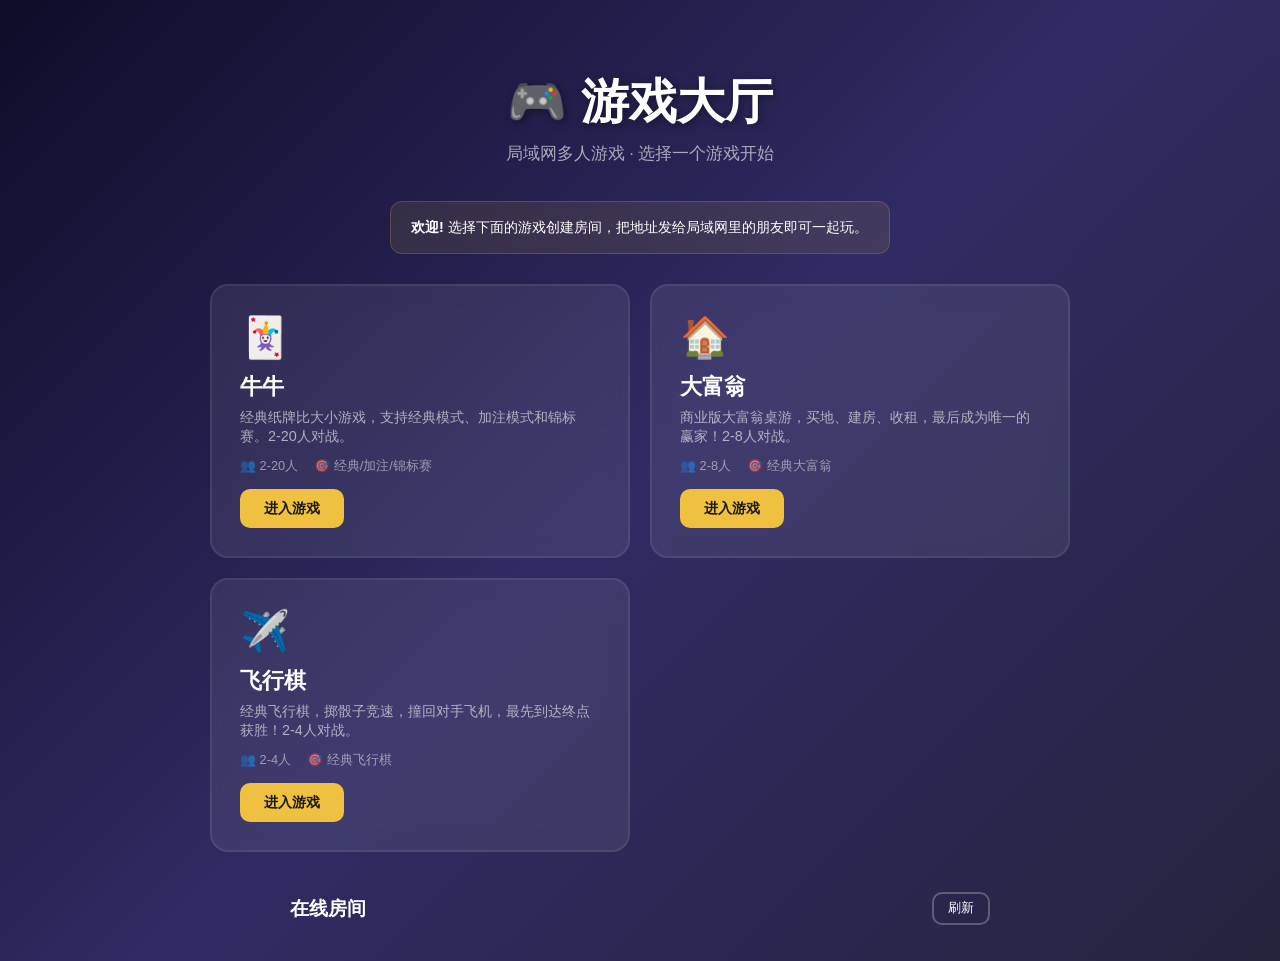
==== commit cfec0c42: "feat: 飞行棋前端 + 大厅飞行棋卡片 - 15x15 CSS Grid 棋盘布局，深色主题 - WS 连接（重连+session持久化）、骰子动画、棋子渲染 - 聊天、事件日志、响应式布局 - " ====
--- a/static/index.html
+++ b/static/index.html
@@ -77,6 +77,7 @@
 }
 .rc-badge.bull_bull { background: rgba(240,192,64,.2); color: #f0c040; }
 .rc-badge.monopoly { background: rgba(52,152,219,.2); color: #3498db; }
+.rc-badge.ludo { background: rgba(46,204,113,.2); color: #2ecc71; }
 .room-card .rc-info { font-size: .8em; opacity: .5; }
 .room-card .rc-players { display: flex; gap: 6px; flex-wrap: wrap; margin-top: 8px; }
 .room-card .rc-tag {
@@ -137,6 +138,17 @@
           <span>🎯 经典大富翁</span>
         </div>
         <a class="gc-btn" href="/monopoly">进入游戏</a>
+      </div>
+
+      <div class="game-card" onclick="location.href='/ludo'">
+        <div class="gc-icon">✈️</div>
+        <div class="gc-name">飞行棋</div>
+        <div class="gc-desc">经典飞行棋，掷骰子竞速，撞回对手飞机，最先到达终点获胜！2-4人对战。</div>
+        <div class="gc-meta">
+          <span>👥 2-4人</span>
+          <span>🎯 经典飞行棋</span>
+        </div>
+        <a class="gc-btn" href="/ludo">进入游戏</a>
       </div>
     </div>
 
@@ -171,7 +183,7 @@
   }
   empty.style.display = 'none';
   grid.innerHTML = rooms.map(r => {
-    const href = r.game_type === 'monopoly' ? '/monopoly' : '/bull-bull';
+    const href = r.game_type === 'monopoly' ? '/monopoly' : r.game_type === 'ludo' ? '/ludo' : '/bull-bull';
     let info = `${r.player_count}/${r.max_players}人`;
     if (r.game_type === 'bull_bull' && r.bet_mode) {
       info = `${r.bet_mode} · ${info}`;
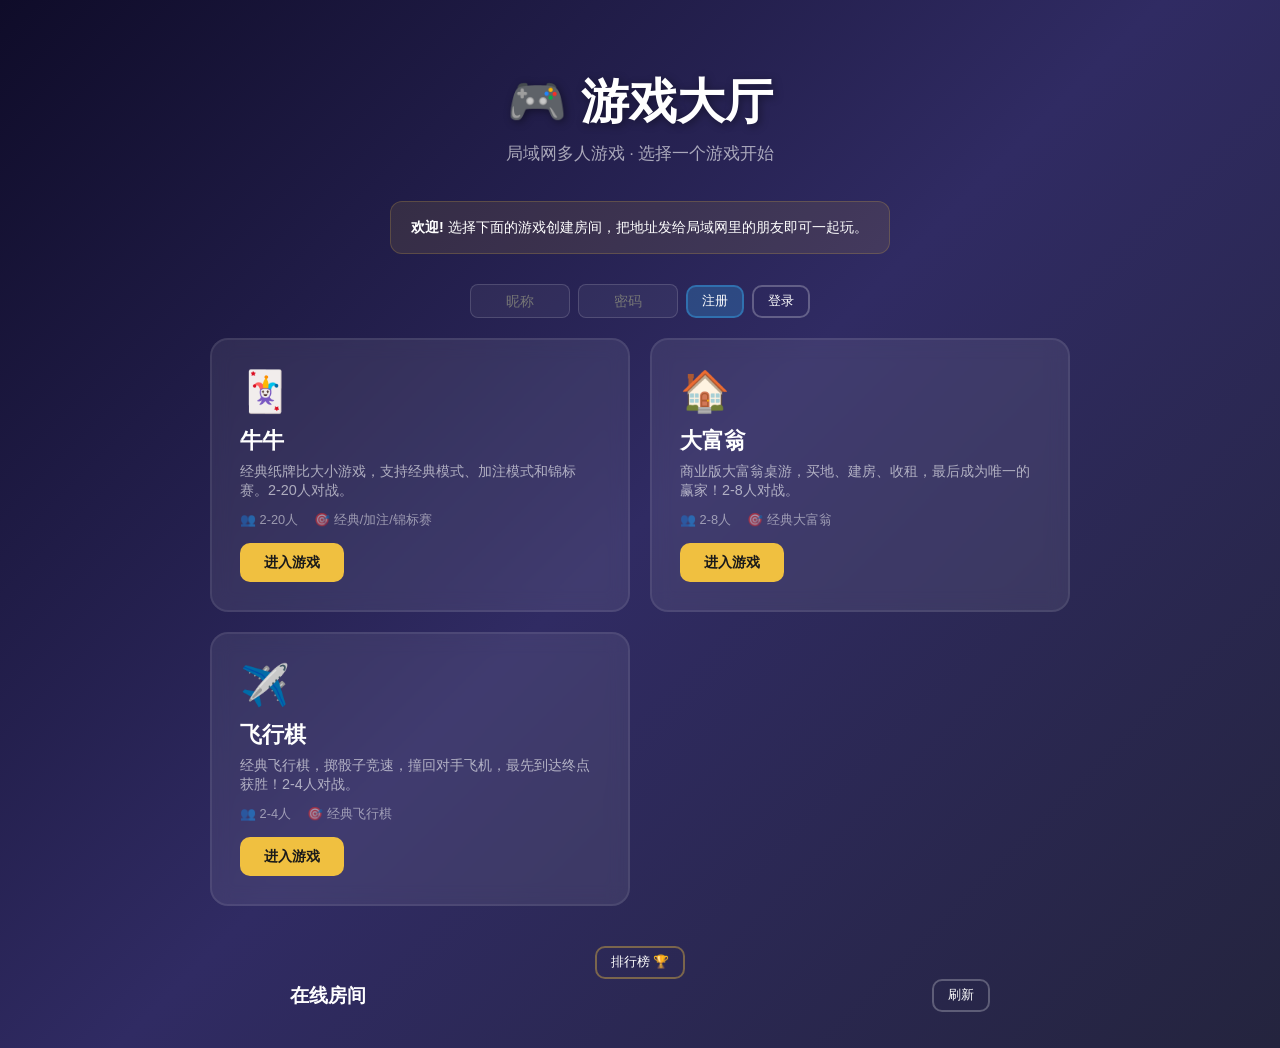
==== commit 33fe1cf8: "feat: 用户系统和排行榜 — 注册/登录/排行榜 API + 大厅 UI Co-Authored-By: Claude Opus 4.7 <noreply@anthropic.com>" ====
--- a/static/index.html
+++ b/static/index.html
@@ -117,6 +117,19 @@
       <strong>欢迎!</strong> 选择下面的游戏创建房间，把地址发给局域网里的朋友即可一起玩。
     </div>
 
+    <div class="user-bar" id="userBar" style="text-align:center;margin-bottom:20px">
+      <div id="loggedOut" style="display:inline-flex;gap:8px;align-items:center;flex-wrap:wrap;justify-content:center">
+        <input type="text" id="uName" placeholder="昵称" maxlength="12" style="width:100px;padding:8px;border-radius:8px;border:1px solid rgba(255,255,255,.15);background:rgba(255,255,255,.05);color:#fff;font-size:.9em;outline:none;text-align:center">
+        <input type="password" id="uPass" placeholder="密码" style="width:100px;padding:8px;border-radius:8px;border:1px solid rgba(255,255,255,.15);background:rgba(255,255,255,.05);color:#fff;font-size:.9em;outline:none;text-align:center">
+        <button class="btn-sm" onclick="doRegister()" style="background:rgba(52,152,219,.3);border-color:rgba(52,152,219,.5)">注册</button>
+        <button class="btn-sm" onclick="doLogin()">登录</button>
+      </div>
+      <div id="loggedIn" style="display:none">
+        <span style="color:#f0c040">👤 <span id="dispName"></span></span>
+        <button class="btn-sm" onclick="doLogout()" style="margin-left:8px">退出</button>
+      </div>
+    </div>
+
     <div class="games-grid">
       <div class="game-card" onclick="location.href='/bull-bull'">
         <div class="gc-icon">🃏</div>
@@ -149,6 +162,16 @@
           <span>🎯 经典飞行棋</span>
         </div>
         <a class="gc-btn" href="/ludo">进入游戏</a>
+      </div>
+    </div>
+
+    <div style="text-align:center;margin-top:24px">
+      <button class="btn-sm" onclick="toggleLeaderboard()" style="border-color:rgba(240,192,64,.4)">排行榜 🏆</button>
+    </div>
+    <div id="lbPanel" style="display:none;max-width:500px;margin:16px auto">
+      <div style="background:rgba(255,255,255,.06);border-radius:12px;padding:16px;border:1px solid rgba(255,255,255,.08)">
+        <h3 style="color:#f0c040;margin-bottom:10px">排行榜</h3>
+        <div id="lbContent">加载中...</div>
       </div>
     </div>
 
@@ -207,6 +230,65 @@
   const d = document.createElement('div'); d.textContent = s; return d.innerHTML;
 }
 
+// 用户系统
+let currentUser = sessionStorage.getItem('currentUser') || '';
+
+function initUser() {
+  if (currentUser) {
+    document.getElementById('loggedOut').style.display = 'none';
+    document.getElementById('loggedIn').style.display = '';
+    document.getElementById('dispName').textContent = currentUser;
+  }
+}
+
+async function doRegister() {
+  const name = document.getElementById('uName').value.trim();
+  const pass = document.getElementById('uPass').value.trim();
+  if (!name || !pass) return toast('请输入昵称和密码');
+  const r = await fetch('/api/register', { method: 'POST', headers: {'Content-Type':'application/json'}, body: JSON.stringify({name, password: pass}) });
+  const d = await r.json();
+  if (d.ok) { currentUser = name; sessionStorage.setItem('currentUser', name); initUser(); toast('注册成功!'); }
+  else toast(d.error);
+}
+
+async function doLogin() {
+  const name = document.getElementById('uName').value.trim();
+  const pass = document.getElementById('uPass').value.trim();
+  if (!name || !pass) return toast('请输入昵称和密码');
+  const r = await fetch('/api/login', { method: 'POST', headers: {'Content-Type':'application/json'}, body: JSON.stringify({name, password: pass}) });
+  const d = await r.json();
+  if (d.ok) { currentUser = name; sessionStorage.setItem('currentUser', name); initUser(); toast('登录成功!'); }
+  else toast(d.error);
+}
+
+function doLogout() { currentUser = ''; sessionStorage.removeItem('currentUser'); document.getElementById('loggedOut').style.display = ''; document.getElementById('loggedIn').style.display = 'none'; }
+
+async function toggleLeaderboard() {
+  const p = document.getElementById('lbPanel');
+  if (p.style.display !== 'none') { p.style.display = 'none'; return; }
+  p.style.display = '';
+  try {
+    const r = await fetch('/api/leaderboard');
+    const d = await r.json();
+    const lb = d.leaderboard || [];
+    document.getElementById('lbContent').innerHTML = lb.length ? `<table style="width:100%;font-size:.85em;border-collapse:collapse">
+      <thead><tr style="opacity:.5"><th style="text-align:left;padding:4px">#</th><th style="text-align:left;padding:4px">玩家</th><th style="padding:4px">场次</th><th style="padding:4px">胜场</th><th style="padding:4px">胜率</th></tr></thead>
+      <tbody>${lb.map((p,i) => `<tr><td style="padding:4px;color:${i<3?'#f0c040':'inherit'}">${i+1}</td><td style="padding:4px">${esc(p.name)}</td><td style="padding:4px;text-align:center">${p.total_games}</td><td style="padding:4px;text-align:center;color:#2ecc71">${p.total_wins}</td><td style="padding:4px;text-align:center">${p.win_rate}%</td></tr>`).join('')}</tbody></table>` : '暂无数据';
+  } catch(e) { document.getElementById('lbContent').textContent = '加载失败'; }
+}
+
+function toast(msg) { const t = document.createElement('div'); t.textContent = msg; t.style.cssText = 'position:fixed;top:20px;left:50%;transform:translateX(-50%);background:rgba(0,0,0,.8);color:#fff;padding:10px 20px;border-radius:8px;font-size:.9em;z-index:9999;transition:opacity .3s'; document.body.appendChild(t); setTimeout(() => { t.style.opacity = '0'; setTimeout(() => t.remove(), 300); }, 2000); }
+
+initUser();
+
+// 自动填充昵称
+if (currentUser) {
+  const ci = document.getElementById('cName');
+  const ji = document.getElementById('jName');
+  if (ci) ci.value = currentUser;
+  if (ji) ji.value = currentUser;
+}
+
 fetchRooms();
 refreshTimer = setInterval(fetchRooms, 3000);
 </script>
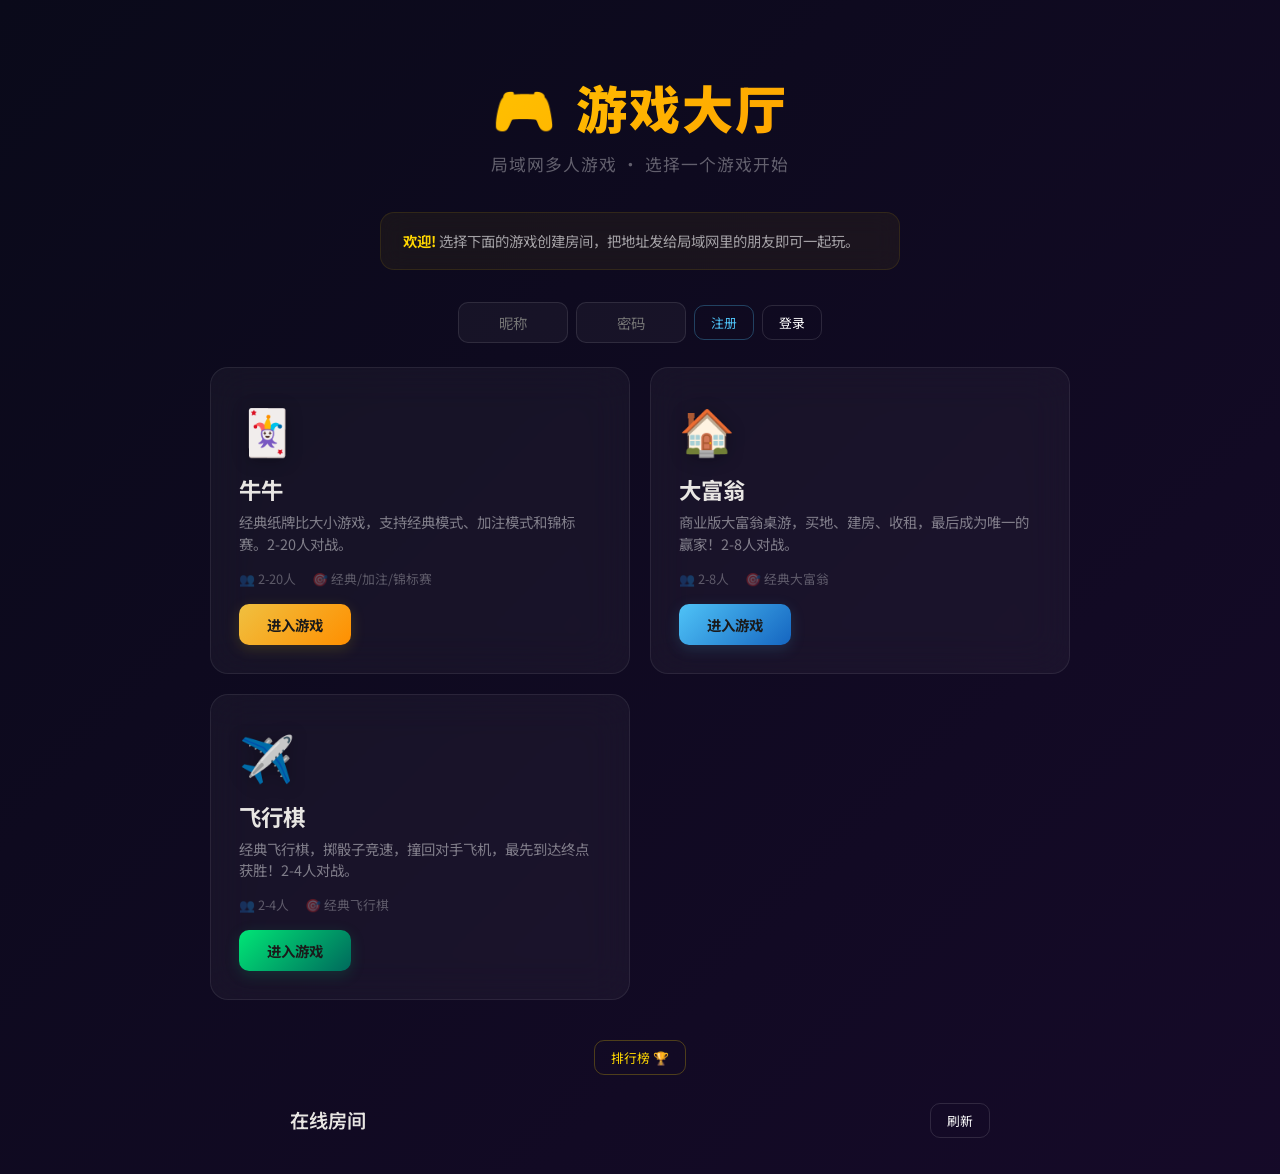
==== commit 494faeb1: "style: 全站前端视觉重设计 — 玻璃拟态 + 霓虹光效 + 渐变动画 所有 5 个 HTML 页面统一视觉语言: - 深色渐变背景动画 (bgShift 20s) - 玻璃拟态面板 (backd" ====
--- a/static/index.html
+++ b/static/index.html
@@ -4,105 +4,150 @@
 <meta charset="UTF-8">
 <meta name="viewport" content="width=device-width, initial-scale=1.0, maximum-scale=1.0, user-scalable=no">
 <title>游戏大厅</title>
+<link rel="preconnect" href="https://fonts.googleapis.com">
+<link href="https://fonts.googleapis.com/css2?family=Orbitron:wght@500;700;900&family=Noto+Sans+SC:wght@300;400;500;600;700&display=swap" rel="stylesheet">
 <style>
 * { margin: 0; padding: 0; box-sizing: border-box; }
 body {
-  font-family: -apple-system, "Microsoft YaHei", sans-serif;
-  background: linear-gradient(135deg, #0f0c29, #302b63, #24243e);
-  color: #fff;
-  min-height: 100vh;
-}
+  font-family: 'Noto Sans SC', -apple-system, "Microsoft YaHei", sans-serif;
+  min-height: 100vh; color: #e8e6e3;
+  background: linear-gradient(135deg, #0a0a1a 0%, #1a0a2e 35%, #0a1628 65%, #0d1117 100%);
+  background-size: 400% 400%; animation: bgShift 20s ease infinite;
+}
+@keyframes bgShift{0%{background-position:0% 50%}50%{background-position:100% 50%}100%{background-position:0% 50%}}
 .container { max-width: 900px; margin: 0 auto; padding: 20px; }
 
-/* ---- 大厅 ---- */
+/* ── Glass ── */
+.glass{background:rgba(255,255,255,.05);backdrop-filter:blur(20px);-webkit-backdrop-filter:blur(20px);border:1px solid rgba(255,255,255,.08);border-radius:16px;transition:all .3s}
+
+/* ── Lobby ── */
 .lobby { text-align: center; padding-top: 50px; }
-.lobby h1 { font-size: 3em; margin-bottom: 8px; text-shadow: 2px 2px 8px rgba(0,0,0,.4); }
-.lobby .subtitle { opacity: .6; margin-bottom: 36px; font-size: 1.05em; }
-
-/* ---- 游戏卡片 ---- */
+.lobby h1 {
+  font-family: 'Orbitron','Noto Sans SC',sans-serif; font-size: 3.2em; font-weight: 900;
+  background: linear-gradient(135deg,#ffd700,#ff8f00,#ffd700); background-size: 200% 200%;
+  -webkit-background-clip: text; -webkit-text-fill-color: transparent; background-clip: text;
+  animation: gradText 3s ease infinite; letter-spacing: 2px; margin-bottom: 8px;
+}
+@keyframes gradText{0%{background-position:0% 50%}50%{background-position:100% 50%}100%{background-position:0% 50%}}
+.lobby .subtitle { color: rgba(255,255,255,.35); margin-bottom: 36px; font-size: 1.05em; letter-spacing: 1px; }
+
+/* ── Game cards ── */
 .games-grid {
-  display: grid;
-  grid-template-columns: repeat(auto-fill, minmax(320px, 1fr));
+  display: grid; grid-template-columns: repeat(auto-fill, minmax(320px, 1fr));
   gap: 20px; margin-bottom: 40px;
 }
 .game-card {
-  background: rgba(255,255,255,.08); border-radius: 18px; padding: 28px;
-  backdrop-filter: blur(10px); border: 2px solid rgba(255,255,255,.08);
-  transition: all .25s; cursor: pointer; text-align: left;
+  background: rgba(255,255,255,.04); border-radius: 18px; padding: 28px;
+  backdrop-filter: blur(20px); -webkit-backdrop-filter: blur(20px);
+  border: 1px solid rgba(255,255,255,.08); transition: all .35s cubic-bezier(.175,.885,.32,1.275);
+  cursor: pointer; text-align: left; position: relative; overflow: hidden;
+}
+.game-card::before {
+  content: ''; position: absolute; top: 0; left: 0; right: 0; height: 3px;
+  background: var(--accent); opacity: 0; transition: opacity .3s;
 }
 .game-card:hover {
-  border-color: rgba(240,192,64,.4); background: rgba(255,255,255,.12);
-  transform: translateY(-3px);
-}
-.game-card .gc-icon { font-size: 2.5em; margin-bottom: 10px; }
-.game-card .gc-name { font-size: 1.4em; font-weight: bold; margin-bottom: 6px; }
-.game-card .gc-desc { opacity: .6; font-size: .9em; margin-bottom: 12px; }
-.game-card .gc-meta {
-  display: flex; gap: 16px; font-size: .8em; opacity: .5;
-}
+  border-color: rgba(255,255,255,.15); background: rgba(255,255,255,.07);
+  transform: translateY(-6px); box-shadow: 0 12px 40px rgba(0,0,0,.3), 0 0 30px var(--glow);
+}
+.game-card:hover::before { opacity: 1; }
+.game-card .gc-icon { font-size: 2.8em; margin-bottom: 12px; filter: drop-shadow(0 2px 8px rgba(0,0,0,.3)); }
+.game-card .gc-name { font-size: 1.4em; font-weight: 700; margin-bottom: 6px; }
+.game-card .gc-desc { color: rgba(255,255,255,.45); font-size: .9em; margin-bottom: 14px; line-height: 1.5; }
+.game-card .gc-meta { display: flex; gap: 16px; font-size: .8em; color: rgba(255,255,255,.3); }
 .gc-btn {
-  display: inline-block; margin-top: 14px; padding: 10px 24px;
-  border-radius: 10px; font-weight: bold; font-size: .9em;
-  background: #f0c040; color: #1a1a1a; text-decoration: none;
-  transition: all .2s;
-}
-.gc-btn:hover { background: #ffd666; transform: translateY(-1px); }
-
-/* ---- 房间列表 ---- */
+  display: inline-block; margin-top: 16px; padding: 10px 28px;
+  border-radius: 10px; font-weight: 700; font-size: .9em;
+  background: var(--accent); color: #1a1a1a; text-decoration: none;
+  transition: all .25s; box-shadow: 0 4px 15px var(--glow);
+}
+.gc-btn:hover { transform: translateY(-2px); box-shadow: 0 6px 20px var(--glow), 0 0 25px var(--glow); }
+
+/* Card accents */
+.card-bull { --accent: linear-gradient(135deg,#f0c040,#ff8f00); --glow: rgba(255,215,0,.15); }
+.card-mono { --accent: linear-gradient(135deg,#4fc3f7,#1565c0); --glow: rgba(79,195,247,.15); }
+.card-ludo { --accent: linear-gradient(135deg,#00e676,#00695c); --glow: rgba(0,230,118,.15); }
+
+/* ── Buttons ── */
+.btn-sm {
+  padding: 7px 16px; font-size: .8em; border: 1px solid rgba(255,255,255,.12);
+  border-radius: 10px; background: transparent; color: #fff; cursor: pointer;
+  transition: all .25s; font-family: inherit;
+}
+.btn-sm:hover { border-color: rgba(255,255,255,.25); background: rgba(255,255,255,.05); box-shadow: 0 0 16px rgba(255,255,255,.05); }
+
+/* ── Announcement ── */
+.announcement {
+  background: rgba(255,215,0,.05); border: 1px solid rgba(255,215,0,.1);
+  border-radius: 14px; padding: 16px 22px; margin: 0 auto 32px; max-width: 520px;
+  text-align: left; font-size: .9em; line-height: 1.7; color: rgba(255,255,255,.6);
+  backdrop-filter: blur(12px); -webkit-backdrop-filter: blur(12px);
+}
+.announcement strong { color: #ffd700; }
+
+/* ── User bar ── */
+.user-bar input {
+  width: 110px; padding: 9px; border-radius: 10px; border: 1px solid rgba(255,255,255,.1);
+  background: rgba(255,255,255,.04); color: #fff; font-size: .9em; outline: none;
+  text-align: center; transition: all .3s; font-family: inherit;
+}
+.user-bar input:focus { border-color: rgba(79,195,247,.4); box-shadow: 0 0 0 3px rgba(79,195,247,.1); }
+
+/* ── Rooms ── */
 .rooms-section { max-width: 700px; margin: 0 auto; }
-.rooms-header {
-  display: flex; justify-content: space-between; align-items: center;
-  margin-bottom: 16px;
-}
-.rooms-header h2 { font-size: 1.2em; }
-.btn-sm {
-  padding: 6px 14px; font-size: .8em; border: 2px solid rgba(255,255,255,.25);
-  border-radius: 10px; background: transparent; color: #fff; cursor: pointer;
-  transition: all .2s;
-}
-.btn-sm:hover { border-color: #fff; }
-
+.rooms-header { display: flex; justify-content: space-between; align-items: center; margin-bottom: 16px; }
+.rooms-header h2 { font-size: 1.2em; font-weight: 600; }
 .room-list { display: flex; flex-direction: column; gap: 10px; }
 .room-card {
-  background: rgba(255,255,255,.06); border-radius: 14px; padding: 16px 18px;
-  cursor: pointer; transition: all .2s; border: 2px solid transparent;
+  background: rgba(255,255,255,.04); backdrop-filter: blur(12px); -webkit-backdrop-filter: blur(12px);
+  border-radius: 14px; padding: 16px 18px; cursor: pointer;
+  transition: all .3s; border: 1px solid transparent;
 }
 .room-card:hover {
-  border-color: rgba(46,204,113,.4); background: rgba(255,255,255,.1);
+  border-color: rgba(0,230,118,.2); background: rgba(255,255,255,.06);
+  transform: translateY(-2px); box-shadow: 0 8px 24px rgba(0,0,0,.2);
 }
 .room-card .rc-top { display: flex; justify-content: space-between; align-items: center; margin-bottom: 6px; }
-.room-card .rc-host { font-weight: bold; }
-.room-card .rc-badge {
-  padding: 3px 10px; border-radius: 8px; font-size: .75em; font-weight: bold;
-}
-.rc-badge.bull_bull { background: rgba(240,192,64,.2); color: #f0c040; }
-.rc-badge.monopoly { background: rgba(52,152,219,.2); color: #3498db; }
-.rc-badge.ludo { background: rgba(46,204,113,.2); color: #2ecc71; }
-.room-card .rc-info { font-size: .8em; opacity: .5; }
+.room-card .rc-host { font-weight: 600; }
+.room-card .rc-badge { padding: 3px 10px; border-radius: 8px; font-size: .75em; font-weight: 600; }
+.rc-badge.bull_bull { background: rgba(255,215,0,.12); color: #ffd700; }
+.rc-badge.monopoly { background: rgba(79,195,247,.12); color: #4fc3f7; }
+.rc-badge.ludo { background: rgba(0,230,118,.12); color: #00e676; }
+.room-card .rc-info { font-size: .8em; color: rgba(255,255,255,.35); }
 .room-card .rc-players { display: flex; gap: 6px; flex-wrap: wrap; margin-top: 8px; }
-.room-card .rc-tag {
-  background: rgba(255,255,255,.08); padding: 2px 10px; border-radius: 10px; font-size: .8em;
-}
-.empty-state { text-align: center; padding: 30px; opacity: .3; font-size: .95em; }
-
-/* ---- 公告 ---- */
-.announcement {
-  background: rgba(240,192,64,.1); border: 1px solid rgba(240,192,64,.2);
-  border-radius: 12px; padding: 14px 20px; margin: 0 auto 30px; max-width: 500px;
-  text-align: left; font-size: .9em; line-height: 1.6;
-}
-.announcement a { color: #f0c040; }
-
-/* 移动端 */
+.room-card .rc-tag { background: rgba(255,255,255,.06); padding: 2px 10px; border-radius: 10px; font-size: .8em; }
+.empty-state { text-align: center; padding: 30px; color: rgba(255,255,255,.25); font-size: .95em; }
+
+/* ── Leaderboard ── */
+.lb-panel {
+  background: rgba(255,255,255,.04); backdrop-filter: blur(20px); -webkit-backdrop-filter: blur(20px);
+  border-radius: 14px; padding: 18px; border: 1px solid rgba(255,255,255,.08);
+}
+.lb-panel h3 { color: #ffd700; margin-bottom: 12px; font-size: 1em; }
+
+/* ── Toast ── */
+.toast {
+  position: fixed; top: 24px; left: 50%;
+  background: rgba(15,15,30,.9); backdrop-filter: blur(20px); -webkit-backdrop-filter: blur(20px);
+  color: #fff; padding: 12px 24px; border-radius: 12px; font-size: .9em; z-index: 9999;
+  border: 1px solid rgba(255,255,255,.08); box-shadow: 0 8px 24px rgba(0,0,0,.4);
+  animation: toastIn .4s cubic-bezier(.175,.885,.32,1.275); transition: opacity .3s;
+}
+@keyframes toastIn{from{opacity:0;transform:translateX(-50%) translateY(-16px) scale(.9)}to{opacity:1;transform:translateX(-50%) translateY(0) scale(1)}}
+
+/* ── Scrollbar ── */
+::-webkit-scrollbar{width:5px}::-webkit-scrollbar-track{background:transparent}::-webkit-scrollbar-thumb{background:rgba(255,255,255,.1);border-radius:3px}
+
+/* ── Responsive ── */
 @media (max-width: 768px) {
-  .lobby h1 { font-size: 2em; }
+  .lobby h1 { font-size: 2.2em; }
   .games-grid { grid-template-columns: 1fr; }
-  .game-card { padding: 20px; }
+  .game-card { padding: 22px; }
 }
 @media (max-width: 480px) {
   .container { padding: 12px; }
   .lobby { padding-top: 30px; }
-  .lobby h1 { font-size: 1.6em; }
+  .lobby h1 { font-size: 1.7em; }
 }
 </style>
 </head>
@@ -117,21 +162,21 @@
       <strong>欢迎!</strong> 选择下面的游戏创建房间，把地址发给局域网里的朋友即可一起玩。
     </div>
 
-    <div class="user-bar" id="userBar" style="text-align:center;margin-bottom:20px">
+    <div class="user-bar" id="userBar" style="text-align:center;margin-bottom:24px">
       <div id="loggedOut" style="display:inline-flex;gap:8px;align-items:center;flex-wrap:wrap;justify-content:center">
-        <input type="text" id="uName" placeholder="昵称" maxlength="12" style="width:100px;padding:8px;border-radius:8px;border:1px solid rgba(255,255,255,.15);background:rgba(255,255,255,.05);color:#fff;font-size:.9em;outline:none;text-align:center">
-        <input type="password" id="uPass" placeholder="密码" style="width:100px;padding:8px;border-radius:8px;border:1px solid rgba(255,255,255,.15);background:rgba(255,255,255,.05);color:#fff;font-size:.9em;outline:none;text-align:center">
-        <button class="btn-sm" onclick="doRegister()" style="background:rgba(52,152,219,.3);border-color:rgba(52,152,219,.5)">注册</button>
+        <input type="text" id="uName" placeholder="昵称" maxlength="12">
+        <input type="password" id="uPass" placeholder="密码">
+        <button class="btn-sm" onclick="doRegister()" style="border-color:rgba(79,195,247,.3);color:#4fc3f7">注册</button>
         <button class="btn-sm" onclick="doLogin()">登录</button>
       </div>
       <div id="loggedIn" style="display:none">
-        <span style="color:#f0c040">👤 <span id="dispName"></span></span>
+        <span style="color:#ffd700">👤 <span id="dispName"></span></span>
         <button class="btn-sm" onclick="doLogout()" style="margin-left:8px">退出</button>
       </div>
     </div>
 
     <div class="games-grid">
-      <div class="game-card" onclick="location.href='/bull-bull'">
+      <div class="game-card card-bull" onclick="location.href='/bull-bull'">
         <div class="gc-icon">🃏</div>
         <div class="gc-name">牛牛</div>
         <div class="gc-desc">经典纸牌比大小游戏，支持经典模式、加注模式和锦标赛。2-20人对战。</div>
@@ -142,7 +187,7 @@
         <a class="gc-btn" href="/bull-bull">进入游戏</a>
       </div>
 
-      <div class="game-card" onclick="location.href='/monopoly'">
+      <div class="game-card card-mono" onclick="location.href='/monopoly'">
         <div class="gc-icon">🏠</div>
         <div class="gc-name">大富翁</div>
         <div class="gc-desc">商业版大富翁桌游，买地、建房、收租，最后成为唯一的赢家！2-8人对战。</div>
@@ -153,7 +198,7 @@
         <a class="gc-btn" href="/monopoly">进入游戏</a>
       </div>
 
-      <div class="game-card" onclick="location.href='/ludo'">
+      <div class="game-card card-ludo" onclick="location.href='/ludo'">
         <div class="gc-icon">✈️</div>
         <div class="gc-name">飞行棋</div>
         <div class="gc-desc">经典飞行棋，掷骰子竞速，撞回对手飞机，最先到达终点获胜！2-4人对战。</div>
@@ -165,17 +210,17 @@
       </div>
     </div>
 
-    <div style="text-align:center;margin-top:24px">
-      <button class="btn-sm" onclick="toggleLeaderboard()" style="border-color:rgba(240,192,64,.4)">排行榜 🏆</button>
-    </div>
-    <div id="lbPanel" style="display:none;max-width:500px;margin:16px auto">
-      <div style="background:rgba(255,255,255,.06);border-radius:12px;padding:16px;border:1px solid rgba(255,255,255,.08)">
-        <h3 style="color:#f0c040;margin-bottom:10px">排行榜</h3>
+    <div style="text-align:center;margin-top:28px">
+      <button class="btn-sm" onclick="toggleLeaderboard()" style="border-color:rgba(255,215,0,.25);color:#ffd700">排行榜 🏆</button>
+    </div>
+    <div id="lbPanel" style="display:none;max-width:520px;margin:18px auto">
+      <div class="lb-panel">
+        <h3>排行榜</h3>
         <div id="lbContent">加载中...</div>
       </div>
     </div>
 
-    <div class="rooms-section">
+    <div class="rooms-section" style="margin-top:28px">
       <div class="rooms-header">
         <h2>在线房间</h2>
         <button class="btn-sm" onclick="fetchRooms()">刷新</button>
@@ -272,23 +317,24 @@
     const d = await r.json();
     const lb = d.leaderboard || [];
     document.getElementById('lbContent').innerHTML = lb.length ? `<table style="width:100%;font-size:.85em;border-collapse:collapse">
-      <thead><tr style="opacity:.5"><th style="text-align:left;padding:4px">#</th><th style="text-align:left;padding:4px">玩家</th><th style="padding:4px">场次</th><th style="padding:4px">胜场</th><th style="padding:4px">胜率</th></tr></thead>
-      <tbody>${lb.map((p,i) => `<tr><td style="padding:4px;color:${i<3?'#f0c040':'inherit'}">${i+1}</td><td style="padding:4px">${esc(p.name)}</td><td style="padding:4px;text-align:center">${p.total_games}</td><td style="padding:4px;text-align:center;color:#2ecc71">${p.total_wins}</td><td style="padding:4px;text-align:center">${p.win_rate}%</td></tr>`).join('')}</tbody></table>` : '暂无数据';
+      <thead><tr style="color:rgba(255,255,255,.35)"><th style="text-align:left;padding:6px">#</th><th style="text-align:left;padding:6px">玩家</th><th style="padding:6px">场次</th><th style="padding:6px">胜场</th><th style="padding:6px">胜率</th></tr></thead>
+      <tbody>${lb.map((p,i) => `<tr><td style="padding:6px;color:${i<3?'#ffd700':'inherit'}">${i+1}</td><td style="padding:6px">${esc(p.name)}</td><td style="padding:6px;text-align:center">${p.total_games}</td><td style="padding:6px;text-align:center;color:#00e676">${p.total_wins}</td><td style="padding:6px;text-align:center">${p.win_rate}%</td></tr>`).join('')}</tbody></table>` : '暂无数据';
   } catch(e) { document.getElementById('lbContent').textContent = '加载失败'; }
 }
 
-function toast(msg) { const t = document.createElement('div'); t.textContent = msg; t.style.cssText = 'position:fixed;top:20px;left:50%;transform:translateX(-50%);background:rgba(0,0,0,.8);color:#fff;padding:10px 20px;border-radius:8px;font-size:.9em;z-index:9999;transition:opacity .3s'; document.body.appendChild(t); setTimeout(() => { t.style.opacity = '0'; setTimeout(() => t.remove(), 300); }, 2000); }
+function toast(msg) {
+  const t = document.createElement('div'); t.className = 'toast'; t.textContent = msg;
+  document.body.appendChild(t);
+  setTimeout(() => { t.style.opacity = '0'; setTimeout(() => t.remove(), 300); }, 2000);
+}
 
 initUser();
-
-// 自动填充昵称
 if (currentUser) {
   const ci = document.getElementById('cName');
   const ji = document.getElementById('jName');
   if (ci) ci.value = currentUser;
   if (ji) ji.value = currentUser;
 }
-
 fetchRooms();
 refreshTimer = setInterval(fetchRooms, 3000);
 </script>
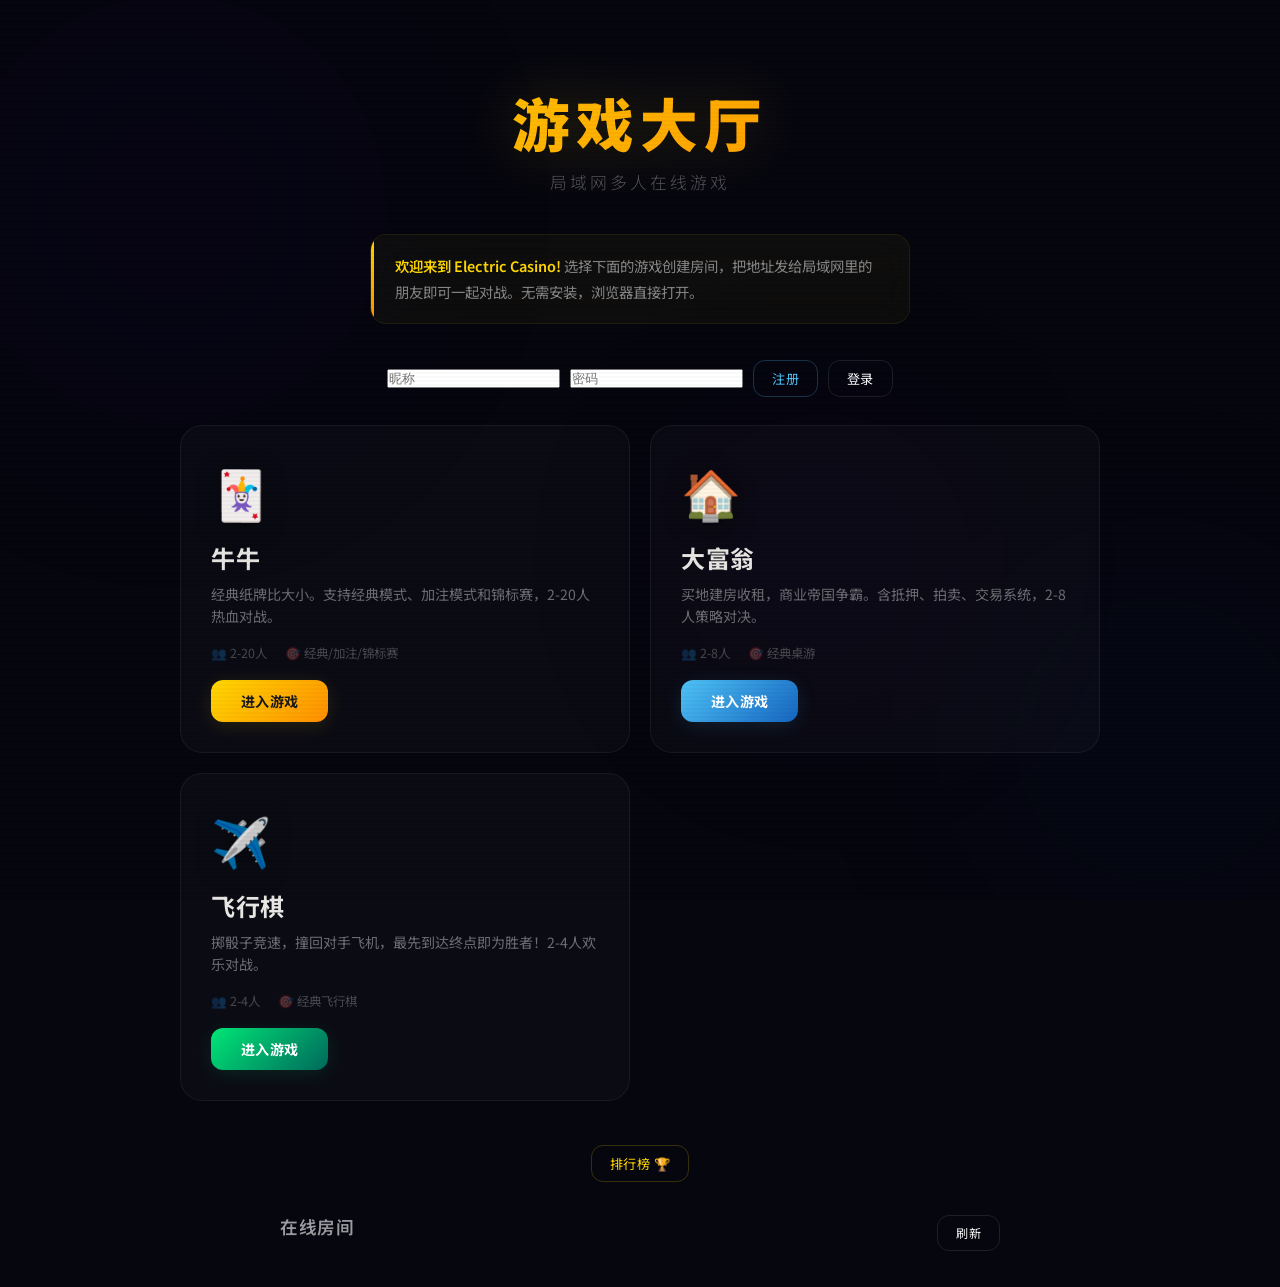
==== commit 045183a6: "style: 全站 Electric Casino 视觉升级 — 光球 + CRT 扫描线 + 增强毛玻璃 所有页面统一视觉风格： - index.html: 游戏卡片 3D hover、渐变按钮、背" ====
--- a/static/index.html
+++ b/static/index.html
@@ -5,225 +5,371 @@
 <meta name="viewport" content="width=device-width, initial-scale=1.0, maximum-scale=1.0, user-scalable=no">
 <title>游戏大厅</title>
 <link rel="preconnect" href="https://fonts.googleapis.com">
-<link href="https://fonts.googleapis.com/css2?family=Orbitron:wght@500;700;900&family=Noto+Sans+SC:wght@300;400;500;600;700&display=swap" rel="stylesheet">
+<link href="https://fonts.googleapis.com/css2?family=Orbitron:wght@400;500;700;900&family=Noto+Sans+SC:wght@300;400;500;600;700&display=swap" rel="stylesheet">
 <style>
-* { margin: 0; padding: 0; box-sizing: border-box; }
-body {
-  font-family: 'Noto Sans SC', -apple-system, "Microsoft YaHei", sans-serif;
-  min-height: 100vh; color: #e8e6e3;
-  background: linear-gradient(135deg, #0a0a1a 0%, #1a0a2e 35%, #0a1628 65%, #0d1117 100%);
-  background-size: 400% 400%; animation: bgShift 20s ease infinite;
-}
-@keyframes bgShift{0%{background-position:0% 50%}50%{background-position:100% 50%}100%{background-position:0% 50%}}
-.container { max-width: 900px; margin: 0 auto; padding: 20px; }
-
-/* ── Glass ── */
-.glass{background:rgba(255,255,255,.05);backdrop-filter:blur(20px);-webkit-backdrop-filter:blur(20px);border:1px solid rgba(255,255,255,.08);border-radius:16px;transition:all .3s}
+*{margin:0;padding:0;box-sizing:border-box}
+body{
+  font-family:'Noto Sans SC',-apple-system,"Microsoft YaHei",sans-serif;
+  color:#e8e6e3;min-height:100vh;overflow-x:hidden;position:relative;
+  background:#06060f;
+}
+
+/* ── Ambient Orbs ── */
+.orbs{position:fixed;inset:0;pointer-events:none;z-index:0;overflow:hidden}
+.orb{position:absolute;border-radius:50%;filter:blur(100px);opacity:.15}
+.orb-1{width:600px;height:600px;background:radial-gradient(circle,#1a0a4e,transparent 70%);top:-10%;left:-10%;animation:orbA 25s ease-in-out infinite}
+.orb-2{width:500px;height:500px;background:radial-gradient(circle,#0a2a4e,transparent 70%);bottom:-10%;right:-10%;animation:orbB 30s ease-in-out infinite}
+.orb-3{width:400px;height:400px;background:radial-gradient(circle,#2a0a3e,transparent 70%);top:40%;right:20%;animation:orbC 22s ease-in-out infinite}
+@keyframes orbA{0%,100%{transform:translate(0,0) scale(1)}33%{transform:translate(80px,60px) scale(1.15)}66%{transform:translate(-40px,30px) scale(.9)}}
+@keyframes orbB{0%,100%{transform:translate(0,0) scale(1)}33%{transform:translate(-60px,-40px) scale(1.1)}66%{transform:translate(50px,-20px) scale(.95)}}
+@keyframes orbC{0%,100%{transform:translate(0,0)}50%{transform:translate(60px,-80px) scale(1.2)}}
+
+/* ── CRT Scanline ── */
+.scanlines{position:fixed;inset:0;pointer-events:none;z-index:9998;
+  background:repeating-linear-gradient(0deg,transparent,transparent 2px,rgba(0,0,0,.025) 2px,rgba(0,0,0,.025) 4px)}
+
+/* ── Container ── */
+.container{max-width:960px;margin:0 auto;padding:20px;position:relative;z-index:1}
 
 /* ── Lobby ── */
-.lobby { text-align: center; padding-top: 50px; }
-.lobby h1 {
-  font-family: 'Orbitron','Noto Sans SC',sans-serif; font-size: 3.2em; font-weight: 900;
-  background: linear-gradient(135deg,#ffd700,#ff8f00,#ffd700); background-size: 200% 200%;
-  -webkit-background-clip: text; -webkit-text-fill-color: transparent; background-clip: text;
-  animation: gradText 3s ease infinite; letter-spacing: 2px; margin-bottom: 8px;
+.lobby{text-align:center;padding-top:60px}
+.lobby h1{
+  font-family:'Orbitron','Noto Sans SC',sans-serif;font-size:3.6em;font-weight:900;
+  letter-spacing:6px;margin-bottom:6px;position:relative;
+  background:linear-gradient(135deg,#ffd700 0%,#ff8f00 30%,#ffd700 50%,#ffab00 70%,#ffd700 100%);
+  background-size:300% 300%;
+  -webkit-background-clip:text;-webkit-text-fill-color:transparent;background-clip:text;
+  animation:gradText 4s ease infinite;
+  filter:drop-shadow(0 0 30px rgba(255,215,0,.2));
 }
 @keyframes gradText{0%{background-position:0% 50%}50%{background-position:100% 50%}100%{background-position:0% 50%}}
-.lobby .subtitle { color: rgba(255,255,255,.35); margin-bottom: 36px; font-size: 1.05em; letter-spacing: 1px; }
-
-/* ── Game cards ── */
-.games-grid {
-  display: grid; grid-template-columns: repeat(auto-fill, minmax(320px, 1fr));
-  gap: 20px; margin-bottom: 40px;
-}
-.game-card {
-  background: rgba(255,255,255,.04); border-radius: 18px; padding: 28px;
-  backdrop-filter: blur(20px); -webkit-backdrop-filter: blur(20px);
-  border: 1px solid rgba(255,255,255,.08); transition: all .35s cubic-bezier(.175,.885,.32,1.275);
-  cursor: pointer; text-align: left; position: relative; overflow: hidden;
-}
-.game-card::before {
-  content: ''; position: absolute; top: 0; left: 0; right: 0; height: 3px;
-  background: var(--accent); opacity: 0; transition: opacity .3s;
-}
-.game-card:hover {
-  border-color: rgba(255,255,255,.15); background: rgba(255,255,255,.07);
-  transform: translateY(-6px); box-shadow: 0 12px 40px rgba(0,0,0,.3), 0 0 30px var(--glow);
-}
-.game-card:hover::before { opacity: 1; }
-.game-card .gc-icon { font-size: 2.8em; margin-bottom: 12px; filter: drop-shadow(0 2px 8px rgba(0,0,0,.3)); }
-.game-card .gc-name { font-size: 1.4em; font-weight: 700; margin-bottom: 6px; }
-.game-card .gc-desc { color: rgba(255,255,255,.45); font-size: .9em; margin-bottom: 14px; line-height: 1.5; }
-.game-card .gc-meta { display: flex; gap: 16px; font-size: .8em; color: rgba(255,255,255,.3); }
-.gc-btn {
-  display: inline-block; margin-top: 16px; padding: 10px 28px;
-  border-radius: 10px; font-weight: 700; font-size: .9em;
-  background: var(--accent); color: #1a1a1a; text-decoration: none;
-  transition: all .25s; box-shadow: 0 4px 15px var(--glow);
-}
-.gc-btn:hover { transform: translateY(-2px); box-shadow: 0 6px 20px var(--glow), 0 0 25px var(--glow); }
-
-/* Card accents */
-.card-bull { --accent: linear-gradient(135deg,#f0c040,#ff8f00); --glow: rgba(255,215,0,.15); }
-.card-mono { --accent: linear-gradient(135deg,#4fc3f7,#1565c0); --glow: rgba(79,195,247,.15); }
-.card-ludo { --accent: linear-gradient(135deg,#00e676,#00695c); --glow: rgba(0,230,118,.15); }
+
+.lobby .subtitle{
+  color:rgba(255,255,255,.3);margin-bottom:40px;font-size:1.05em;
+  letter-spacing:3px;text-transform:uppercase;font-weight:300;
+}
+
+/* ── Decorative Line ── */
+.deco-line{
+  width:60px;height:2px;margin:0 auto 36px;
+  background:linear-gradient(90deg,transparent,rgba(255,215,0,.4),transparent);
+}
+
+/* ── Announcement ── */
+.announcement{
+  background:rgba(255,215,0,.04);border:1px solid rgba(255,215,0,.08);
+  border-radius:16px;padding:18px 24px;margin:0 auto 36px;max-width:540px;
+  text-align:left;font-size:.9em;line-height:1.8;color:rgba(255,255,255,.5);
+  backdrop-filter:blur(16px);-webkit-backdrop-filter:blur(16px);
+  position:relative;overflow:hidden;
+}
+.announcement::before{
+  content:'';position:absolute;top:0;left:0;bottom:0;width:3px;
+  background:linear-gradient(180deg,#ffd700,#ff8f00);border-radius:3px;
+}
+.announcement strong{color:#ffd700;font-weight:600}
+
+/* ── User Bar ── */
+.user-bar{
+  text-align:center;margin-bottom:30px;
+  display:inline-flex;gap:10px;align-items:center;flex-wrap:wrap;justify-content:center;
+}
+.user-bar input{
+  width:120px;padding:10px 14px;border-radius:12px;
+  border:1px solid rgba(255,255,255,.08);
+  background:rgba(255,255,255,.03);color:#fff;font-size:.9em;
+  outline:none;text-align:center;transition:all .3s;font-family:inherit;
+}
+.user-bar input:focus{
+  border-color:rgba(79,195,247,.35);
+  box-shadow:0 0 0 3px rgba(79,195,247,.08),0 0 20px rgba(79,195,247,.05);
+}
+.user-bar input::placeholder{color:rgba(255,255,255,.2)}
 
 /* ── Buttons ── */
-.btn-sm {
-  padding: 7px 16px; font-size: .8em; border: 1px solid rgba(255,255,255,.12);
-  border-radius: 10px; background: transparent; color: #fff; cursor: pointer;
-  transition: all .25s; font-family: inherit;
-}
-.btn-sm:hover { border-color: rgba(255,255,255,.25); background: rgba(255,255,255,.05); box-shadow: 0 0 16px rgba(255,255,255,.05); }
-
-/* ── Announcement ── */
-.announcement {
-  background: rgba(255,215,0,.05); border: 1px solid rgba(255,215,0,.1);
-  border-radius: 14px; padding: 16px 22px; margin: 0 auto 32px; max-width: 520px;
-  text-align: left; font-size: .9em; line-height: 1.7; color: rgba(255,255,255,.6);
-  backdrop-filter: blur(12px); -webkit-backdrop-filter: blur(12px);
-}
-.announcement strong { color: #ffd700; }
-
-/* ── User bar ── */
-.user-bar input {
-  width: 110px; padding: 9px; border-radius: 10px; border: 1px solid rgba(255,255,255,.1);
-  background: rgba(255,255,255,.04); color: #fff; font-size: .9em; outline: none;
-  text-align: center; transition: all .3s; font-family: inherit;
-}
-.user-bar input:focus { border-color: rgba(79,195,247,.4); box-shadow: 0 0 0 3px rgba(79,195,247,.1); }
-
-/* ── Rooms ── */
-.rooms-section { max-width: 700px; margin: 0 auto; }
-.rooms-header { display: flex; justify-content: space-between; align-items: center; margin-bottom: 16px; }
-.rooms-header h2 { font-size: 1.2em; font-weight: 600; }
-.room-list { display: flex; flex-direction: column; gap: 10px; }
-.room-card {
-  background: rgba(255,255,255,.04); backdrop-filter: blur(12px); -webkit-backdrop-filter: blur(12px);
-  border-radius: 14px; padding: 16px 18px; cursor: pointer;
-  transition: all .3s; border: 1px solid transparent;
-}
-.room-card:hover {
-  border-color: rgba(0,230,118,.2); background: rgba(255,255,255,.06);
-  transform: translateY(-2px); box-shadow: 0 8px 24px rgba(0,0,0,.2);
-}
-.room-card .rc-top { display: flex; justify-content: space-between; align-items: center; margin-bottom: 6px; }
-.room-card .rc-host { font-weight: 600; }
-.room-card .rc-badge { padding: 3px 10px; border-radius: 8px; font-size: .75em; font-weight: 600; }
-.rc-badge.bull_bull { background: rgba(255,215,0,.12); color: #ffd700; }
-.rc-badge.monopoly { background: rgba(79,195,247,.12); color: #4fc3f7; }
-.rc-badge.ludo { background: rgba(0,230,118,.12); color: #00e676; }
-.room-card .rc-info { font-size: .8em; color: rgba(255,255,255,.35); }
-.room-card .rc-players { display: flex; gap: 6px; flex-wrap: wrap; margin-top: 8px; }
-.room-card .rc-tag { background: rgba(255,255,255,.06); padding: 2px 10px; border-radius: 10px; font-size: .8em; }
-.empty-state { text-align: center; padding: 30px; color: rgba(255,255,255,.25); font-size: .95em; }
+.btn-sm{
+  padding:8px 18px;font-size:.82em;border:1px solid rgba(255,255,255,.1);
+  border-radius:12px;background:transparent;color:#fff;cursor:pointer;
+  transition:all .3s;font-family:inherit;position:relative;overflow:hidden;
+  letter-spacing:.3px;
+}
+.btn-sm:hover{
+  border-color:rgba(255,255,255,.2);background:rgba(255,255,255,.04);
+  box-shadow:0 0 20px rgba(255,255,255,.04);transform:translateY(-1px);
+}
+.btn-sm:active{transform:scale(.97)}
+
+/* ── Game Cards Grid ── */
+.games-grid{
+  display:grid;grid-template-columns:repeat(auto-fill,minmax(300px,1fr));
+  gap:20px;margin-bottom:44px;
+}
+.game-card{
+  background:rgba(255,255,255,.025);border-radius:22px;padding:30px;
+  border:1px solid rgba(255,255,255,.06);
+  cursor:pointer;text-align:left;position:relative;overflow:hidden;
+  transition:all .5s cubic-bezier(.25,.46,.45,.94);
+}
+.game-card::before{
+  content:'';position:absolute;inset:0;border-radius:inherit;opacity:0;
+  transition:opacity .5s;z-index:0;
+}
+.game-card::after{
+  content:'';position:absolute;top:0;left:0;right:0;height:3px;
+  background:var(--accent);border-radius:22px 22px 0 0;opacity:0;
+  transition:opacity .4s;
+}
+.game-card:hover{
+  border-color:rgba(255,255,255,.12);
+  transform:translateY(-8px) scale(1.01);
+  box-shadow:
+    0 20px 60px rgba(0,0,0,.4),
+    0 0 40px var(--glow),
+    inset 0 0 30px rgba(255,255,255,.02);
+}
+.game-card:hover::before{opacity:1}
+.game-card:hover::after{opacity:1}
+
+.gc-icon{
+  font-size:3em;margin-bottom:14px;display:block;
+  filter:drop-shadow(0 4px 12px rgba(0,0,0,.4));
+  transition:transform .4s cubic-bezier(.175,.885,.32,1.275);
+}
+.game-card:hover .gc-icon{transform:scale(1.12) rotate(-3deg)}
+
+.gc-name{
+  font-size:1.5em;font-weight:700;margin-bottom:8px;
+  letter-spacing:.5px;position:relative;z-index:2;
+}
+.gc-desc{
+  color:rgba(255,255,255,.4);font-size:.88em;margin-bottom:16px;
+  line-height:1.6;position:relative;z-index:2;
+}
+.gc-meta{
+  display:flex;gap:18px;font-size:.78em;color:rgba(255,255,255,.25);
+  position:relative;z-index:2;
+}
+.gc-btn{
+  display:inline-block;margin-top:18px;padding:11px 30px;
+  border-radius:12px;font-weight:700;font-size:.88em;
+  background:var(--accent);color:var(--btn-text,#1a1a1a);text-decoration:none;
+  transition:all .35s;box-shadow:0 4px 20px var(--glow);
+  position:relative;z-index:2;letter-spacing:.3px;
+}
+.gc-btn:hover{
+  transform:translateY(-3px);
+  box-shadow:0 8px 30px var(--glow),0 0 40px var(--glow);
+}
+.gc-btn:active{transform:scale(.97)}
+
+/* Card Themes */
+.card-bull{
+  --accent:linear-gradient(135deg,#ffd700,#ff8f00);
+  --glow:rgba(255,215,0,.12);
+  --btn-text:#1a1a1a;
+}
+.card-bull::before{background:radial-gradient(ellipse at 30% 20%,rgba(255,215,0,.06) 0%,transparent 60%)}
+.card-bull:hover{border-color:rgba(255,215,0,.15)}
+
+.card-mono{
+  --accent:linear-gradient(135deg,#4fc3f7,#1565c0);
+  --glow:rgba(79,195,247,.12);
+  --btn-text:#fff;
+}
+.card-mono::before{background:radial-gradient(ellipse at 70% 30%,rgba(79,195,247,.06) 0%,transparent 60%)}
+.card-mono:hover{border-color:rgba(79,195,247,.15)}
+
+.card-ludo{
+  --accent:linear-gradient(135deg,#00e676,#00695c);
+  --glow:rgba(0,230,118,.12);
+  --btn-text:#fff;
+}
+.card-ludo::before{background:radial-gradient(ellipse at 50% 80%,rgba(0,230,118,.06) 0%,transparent 60%)}
+.card-ludo:hover{border-color:rgba(0,230,118,.15)}
+
+/* ── Sections ── */
+.section-title{
+  font-size:1.1em;font-weight:600;margin-bottom:14px;
+  letter-spacing:.5px;color:rgba(255,255,255,.6);
+}
 
 /* ── Leaderboard ── */
-.lb-panel {
-  background: rgba(255,255,255,.04); backdrop-filter: blur(20px); -webkit-backdrop-filter: blur(20px);
-  border-radius: 14px; padding: 18px; border: 1px solid rgba(255,255,255,.08);
-}
-.lb-panel h3 { color: #ffd700; margin-bottom: 12px; font-size: 1em; }
+.lb-panel{
+  background:rgba(255,255,255,.025);backdrop-filter:blur(20px);
+  -webkit-backdrop-filter:blur(20px);border-radius:18px;
+  padding:20px;border:1px solid rgba(255,255,255,.06);
+}
+.lb-panel h3{
+  color:#ffd700;margin-bottom:14px;font-size:1em;
+  letter-spacing:.5px;
+}
+
+/* ── Room List ── */
+.rooms-section{max-width:720px;margin:0 auto}
+.rooms-header{
+  display:flex;justify-content:space-between;align-items:center;margin-bottom:14px;
+}
+.room-list{display:flex;flex-direction:column;gap:10px}
+.room-card{
+  background:rgba(255,255,255,.025);backdrop-filter:blur(16px);
+  -webkit-backdrop-filter:blur(16px);border-radius:16px;
+  padding:18px 20px;cursor:pointer;
+  transition:all .4s cubic-bezier(.25,.46,.45,.94);
+  border:1px solid transparent;position:relative;overflow:hidden;
+}
+.room-card::before{
+  content:'';position:absolute;left:0;top:0;bottom:0;width:3px;
+  background:var(--rc-accent,#4fc3f7);opacity:0;transition:opacity .3s;
+}
+.room-card:hover{
+  border-color:rgba(0,230,118,.15);background:rgba(255,255,255,.04);
+  transform:translateY(-2px) translateX(2px);
+  box-shadow:0 10px 30px rgba(0,0,0,.25);
+}
+.room-card:hover::before{opacity:1}
+.room-card .rc-top{
+  display:flex;justify-content:space-between;align-items:center;margin-bottom:8px;
+}
+.room-card .rc-host{font-weight:600;font-size:.95em}
+.room-card .rc-badge{
+  padding:4px 12px;border-radius:10px;font-size:.72em;font-weight:700;
+  letter-spacing:.3px;
+}
+.rc-badge.bull_bull{background:rgba(255,215,0,.1);color:#ffd700;--rc-accent:#ffd700}
+.rc-badge.monopoly{background:rgba(79,195,247,.1);color:#4fc3f7;--rc-accent:#4fc3f7}
+.rc-badge.ludo{background:rgba(0,230,118,.1);color:#00e676;--rc-accent:#00e676}
+.room-card .rc-info{font-size:.78em;color:rgba(255,255,255,.3)}
+.room-card .rc-players{display:flex;gap:6px;flex-wrap:wrap;margin-top:10px}
+.room-card .rc-tag{
+  background:rgba(255,255,255,.05);padding:3px 11px;
+  border-radius:10px;font-size:.78em;color:rgba(255,255,255,.6);
+}
+.empty-state{
+  text-align:center;padding:36px;color:rgba(255,255,255,.2);
+  font-size:.95em;
+}
 
 /* ── Toast ── */
-.toast {
-  position: fixed; top: 24px; left: 50%;
-  background: rgba(15,15,30,.9); backdrop-filter: blur(20px); -webkit-backdrop-filter: blur(20px);
-  color: #fff; padding: 12px 24px; border-radius: 12px; font-size: .9em; z-index: 9999;
-  border: 1px solid rgba(255,255,255,.08); box-shadow: 0 8px 24px rgba(0,0,0,.4);
-  animation: toastIn .4s cubic-bezier(.175,.885,.32,1.275); transition: opacity .3s;
-}
-@keyframes toastIn{from{opacity:0;transform:translateX(-50%) translateY(-16px) scale(.9)}to{opacity:1;transform:translateX(-50%) translateY(0) scale(1)}}
+.toast{
+  position:fixed;bottom:32px;left:50%;
+  background:rgba(10,10,26,.92);backdrop-filter:blur(24px) saturate(1.3);
+  -webkit-backdrop-filter:blur(24px) saturate(1.3);
+  color:#fff;padding:14px 28px;border-radius:14px;font-size:.9em;z-index:9999;
+  border:1px solid rgba(255,255,255,.08);
+  box-shadow:0 8px 32px rgba(0,0,0,.5);
+  animation:toastIn .5s cubic-bezier(.175,.885,.32,1.275);
+  letter-spacing:.3px;
+}
+@keyframes toastIn{from{opacity:0;transform:translateX(-50%) translateY(20px) scale(.92)}to{opacity:1;transform:translateX(-50%) translateY(0) scale(1)}}
 
 /* ── Scrollbar ── */
-::-webkit-scrollbar{width:5px}::-webkit-scrollbar-track{background:transparent}::-webkit-scrollbar-thumb{background:rgba(255,255,255,.1);border-radius:3px}
+::-webkit-scrollbar{width:5px}::-webkit-scrollbar-track{background:transparent}
+::-webkit-scrollbar-thumb{background:rgba(255,255,255,.1);border-radius:4px}
+::-webkit-scrollbar-thumb:hover{background:rgba(255,255,255,.2)}
 
 /* ── Responsive ── */
-@media (max-width: 768px) {
-  .lobby h1 { font-size: 2.2em; }
-  .games-grid { grid-template-columns: 1fr; }
-  .game-card { padding: 22px; }
-}
-@media (max-width: 480px) {
-  .container { padding: 12px; }
-  .lobby { padding-top: 30px; }
-  .lobby h1 { font-size: 1.7em; }
+@media(max-width:768px){
+  .lobby h1{font-size:2.4em;letter-spacing:3px}
+  .games-grid{grid-template-columns:1fr}
+  .game-card{padding:24px}
+  .container{padding:14px}
+  .lobby{padding-top:36px}
+}
+@media(max-width:480px){
+  .lobby h1{font-size:1.8em;letter-spacing:2px}
+  .lobby .subtitle{font-size:.85em;letter-spacing:1.5px}
+  .container{padding:10px}
+  .lobby{padding-top:24px}
+  .game-card{padding:20px}
+  .gc-icon{font-size:2.4em}
+  .gc-name{font-size:1.25em}
 }
 </style>
 </head>
 <body>
 
+<!-- Ambient Background -->
+<div class="orbs">
+  <div class="orb orb-1"></div>
+  <div class="orb orb-2"></div>
+  <div class="orb orb-3"></div>
+</div>
+<div class="scanlines"></div>
+
 <div class="container">
   <div class="lobby">
-    <h1>🎮 游戏大厅</h1>
-    <p class="subtitle">局域网多人游戏 · 选择一个游戏开始</p>
+    <h1>游戏大厅</h1>
+    <p class="subtitle">局域网多人在线游戏</p>
 
     <div class="announcement">
-      <strong>欢迎!</strong> 选择下面的游戏创建房间，把地址发给局域网里的朋友即可一起玩。
-    </div>
-
-    <div class="user-bar" id="userBar" style="text-align:center;margin-bottom:24px">
-      <div id="loggedOut" style="display:inline-flex;gap:8px;align-items:center;flex-wrap:wrap;justify-content:center">
+      <strong>欢迎来到 Electric Casino!</strong> 选择下面的游戏创建房间，把地址发给局域网里的朋友即可一起对战。无需安装，浏览器直接打开。
+    </div>
+
+    <div id="userBar" style="text-align:center;margin-bottom:28px">
+      <div id="loggedOut" style="display:inline-flex;gap:10px;align-items:center;flex-wrap:wrap;justify-content:center">
         <input type="text" id="uName" placeholder="昵称" maxlength="12">
         <input type="password" id="uPass" placeholder="密码">
-        <button class="btn-sm" onclick="doRegister()" style="border-color:rgba(79,195,247,.3);color:#4fc3f7">注册</button>
+        <button class="btn-sm" onclick="doRegister()" style="border-color:rgba(79,195,247,.25);color:#4fc3f7">注册</button>
         <button class="btn-sm" onclick="doLogin()">登录</button>
       </div>
       <div id="loggedIn" style="display:none">
-        <span style="color:#ffd700">👤 <span id="dispName"></span></span>
-        <button class="btn-sm" onclick="doLogout()" style="margin-left:8px">退出</button>
+        <span style="color:#ffd700;font-weight:600;letter-spacing:.5px">
+          <span style="opacity:.6">▸</span>
+          <span id="dispName"></span>
+        </span>
+        <button class="btn-sm" onclick="doLogout()" style="margin-left:10px;font-size:.78em;opacity:.6">退出</button>
       </div>
     </div>
 
     <div class="games-grid">
       <div class="game-card card-bull" onclick="location.href='/bull-bull'">
-        <div class="gc-icon">🃏</div>
+        <span class="gc-icon">🃏</span>
         <div class="gc-name">牛牛</div>
-        <div class="gc-desc">经典纸牌比大小游戏，支持经典模式、加注模式和锦标赛。2-20人对战。</div>
+        <div class="gc-desc">经典纸牌比大小。支持经典模式、加注模式和锦标赛，2-20人热血对战。</div>
         <div class="gc-meta">
           <span>👥 2-20人</span>
           <span>🎯 经典/加注/锦标赛</span>
         </div>
-        <a class="gc-btn" href="/bull-bull">进入游戏</a>
+        <a class="gc-btn" href="/bull-bull" onclick="event.stopPropagation()">进入游戏</a>
       </div>
 
       <div class="game-card card-mono" onclick="location.href='/monopoly'">
-        <div class="gc-icon">🏠</div>
+        <span class="gc-icon">🏠</span>
         <div class="gc-name">大富翁</div>
-        <div class="gc-desc">商业版大富翁桌游，买地、建房、收租，最后成为唯一的赢家！2-8人对战。</div>
+        <div class="gc-desc">买地建房收租，商业帝国争霸。含抵押、拍卖、交易系统，2-8人策略对决。</div>
         <div class="gc-meta">
           <span>👥 2-8人</span>
-          <span>🎯 经典大富翁</span>
+          <span>🎯 经典桌游</span>
         </div>
-        <a class="gc-btn" href="/monopoly">进入游戏</a>
+        <a class="gc-btn" href="/monopoly" onclick="event.stopPropagation()">进入游戏</a>
       </div>
 
       <div class="game-card card-ludo" onclick="location.href='/ludo'">
-        <div class="gc-icon">✈️</div>
+        <span class="gc-icon">✈️</span>
         <div class="gc-name">飞行棋</div>
-        <div class="gc-desc">经典飞行棋，掷骰子竞速，撞回对手飞机，最先到达终点获胜！2-4人对战。</div>
+        <div class="gc-desc">掷骰子竞速，撞回对手飞机，最先到达终点即为胜者！2-4人欢乐对战。</div>
         <div class="gc-meta">
           <span>👥 2-4人</span>
           <span>🎯 经典飞行棋</span>
         </div>
-        <a class="gc-btn" href="/ludo">进入游戏</a>
-      </div>
-    </div>
-
-    <div style="text-align:center;margin-top:28px">
-      <button class="btn-sm" onclick="toggleLeaderboard()" style="border-color:rgba(255,215,0,.25);color:#ffd700">排行榜 🏆</button>
-    </div>
-    <div id="lbPanel" style="display:none;max-width:520px;margin:18px auto">
+        <a class="gc-btn" href="/ludo" onclick="event.stopPropagation()">进入游戏</a>
+      </div>
+    </div>
+
+    <div style="text-align:center;margin-bottom:32px">
+      <button class="btn-sm" onclick="toggleLeaderboard()" style="border-color:rgba(255,215,0,.2);color:#ffd700;letter-spacing:.5px">排行榜 🏆</button>
+    </div>
+    <div id="lbPanel" style="display:none;max-width:540px;margin:0 auto 28px">
       <div class="lb-panel">
         <h3>排行榜</h3>
         <div id="lbContent">加载中...</div>
       </div>
     </div>
 
-    <div class="rooms-section" style="margin-top:28px">
+    <div class="rooms-section">
       <div class="rooms-header">
-        <h2>在线房间</h2>
-        <button class="btn-sm" onclick="fetchRooms()">刷新</button>
+        <h2 class="section-title">在线房间</h2>
+        <button class="btn-sm" onclick="fetchRooms()" style="font-size:.76em">刷新</button>
       </div>
       <div id="roomList" class="room-list"></div>
       <div id="roomListEmpty" class="empty-state" style="display:none">暂无可加入的房间</div>
@@ -317,15 +463,15 @@
     const d = await r.json();
     const lb = d.leaderboard || [];
     document.getElementById('lbContent').innerHTML = lb.length ? `<table style="width:100%;font-size:.85em;border-collapse:collapse">
-      <thead><tr style="color:rgba(255,255,255,.35)"><th style="text-align:left;padding:6px">#</th><th style="text-align:left;padding:6px">玩家</th><th style="padding:6px">场次</th><th style="padding:6px">胜场</th><th style="padding:6px">胜率</th></tr></thead>
-      <tbody>${lb.map((p,i) => `<tr><td style="padding:6px;color:${i<3?'#ffd700':'inherit'}">${i+1}</td><td style="padding:6px">${esc(p.name)}</td><td style="padding:6px;text-align:center">${p.total_games}</td><td style="padding:6px;text-align:center;color:#00e676">${p.total_wins}</td><td style="padding:6px;text-align:center">${p.win_rate}%</td></tr>`).join('')}</tbody></table>` : '暂无数据';
+      <thead><tr style="color:rgba(255,255,255,.3)"><th style="text-align:left;padding:8px">#</th><th style="text-align:left;padding:8px">玩家</th><th style="padding:8px;text-align:center">场次</th><th style="padding:8px;text-align:center">胜场</th><th style="padding:8px;text-align:center">胜率</th></tr></thead>
+      <tbody>${lb.map((p,i) => `<tr style="border-top:1px solid rgba(255,255,255,.04)"><td style="padding:8px;color:${i<3?'#ffd700':'inherit'};font-weight:${i<3?'700':'400'}">${i+1}</td><td style="padding:8px">${esc(p.name)}</td><td style="padding:8px;text-align:center;color:rgba(255,255,255,.5)">${p.total_games}</td><td style="padding:8px;text-align:center;color:#00e676">${p.total_wins}</td><td style="padding:8px;text-align:center;color:rgba(255,255,255,.6)">${p.win_rate}%</td></tr>`).join('')}</tbody></table>` : '暂无数据';
   } catch(e) { document.getElementById('lbContent').textContent = '加载失败'; }
 }
 
 function toast(msg) {
   const t = document.createElement('div'); t.className = 'toast'; t.textContent = msg;
   document.body.appendChild(t);
-  setTimeout(() => { t.style.opacity = '0'; setTimeout(() => t.remove(), 300); }, 2000);
+  setTimeout(() => { t.style.opacity = '0'; t.style.transform = 'translateX(-50%) translateY(10px)'; t.style.transition = 'all .3s'; setTimeout(() => t.remove(), 300); }, 2200);
 }
 
 initUser();
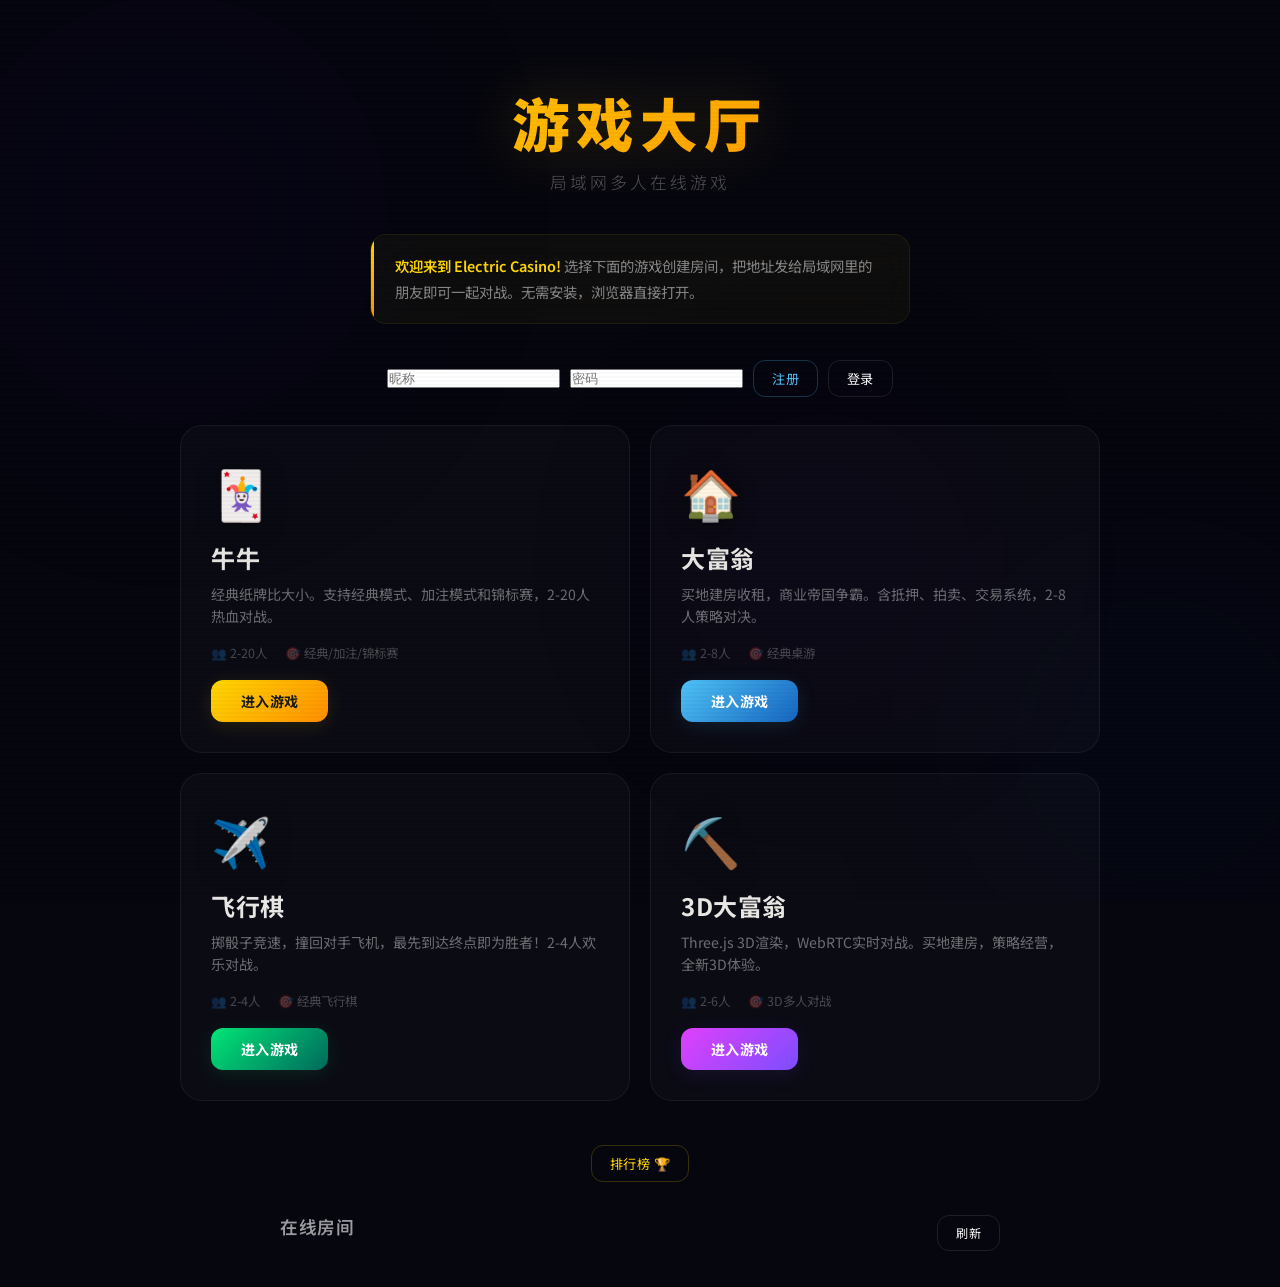
==== commit cd950ba9: "fix+feat: 多游戏bug修复 + 新增3D大富翁游戏入口 - 修复牛牛游戏看牌问题：get_state使用viewer参数显示玩家自己的手牌 - 修复大富翁拍卖2人场景：唯一竞拍者出价后自动结" ====
--- a/static/index.html
+++ b/static/index.html
@@ -187,6 +187,14 @@
 .card-ludo::before{background:radial-gradient(ellipse at 50% 80%,rgba(0,230,118,.06) 0%,transparent 60%)}
 .card-ludo:hover{border-color:rgba(0,230,118,.15)}
 
+.card-mine{
+  --accent:linear-gradient(135deg,#e040fb,#7c4dff);
+  --glow:rgba(124,77,255,.12);
+  --btn-text:#fff;
+}
+.card-mine::before{background:radial-gradient(ellipse at 40% 40%,rgba(124,77,255,.06) 0%,transparent 60%)}
+.card-mine:hover{border-color:rgba(124,77,255,.15)}
+
 /* ── Sections ── */
 .section-title{
   font-size:1.1em;font-weight:600;margin-bottom:14px;
@@ -238,6 +246,7 @@
 .rc-badge.bull_bull{background:rgba(255,215,0,.1);color:#ffd700;--rc-accent:#ffd700}
 .rc-badge.monopoly{background:rgba(79,195,247,.1);color:#4fc3f7;--rc-accent:#4fc3f7}
 .rc-badge.ludo{background:rgba(0,230,118,.1);color:#00e676;--rc-accent:#00e676}
+.rc-badge.mine_monopoly{background:rgba(124,77,255,.1);color:#e040fb;--rc-accent:#e040fb}
 .room-card .rc-info{font-size:.78em;color:rgba(255,255,255,.3)}
 .room-card .rc-players{display:flex;gap:6px;flex-wrap:wrap;margin-top:10px}
 .room-card .rc-tag{
@@ -353,6 +362,17 @@
           <span>🎯 经典飞行棋</span>
         </div>
         <a class="gc-btn" href="/ludo" onclick="event.stopPropagation()">进入游戏</a>
+      </div>
+
+      <div class="game-card card-mine" onclick="location.href='http://localhost:3080'">
+        <span class="gc-icon">⛏️</span>
+        <div class="gc-name">3D大富翁</div>
+        <div class="gc-desc">Three.js 3D渲染，WebRTC实时对战。买地建房，策略经营，全新3D体验。</div>
+        <div class="gc-meta">
+          <span>👥 2-6人</span>
+          <span>🎯 3D多人对战</span>
+        </div>
+        <a class="gc-btn" href="http://localhost:3080" onclick="event.stopPropagation()">进入游戏</a>
       </div>
     </div>
 
